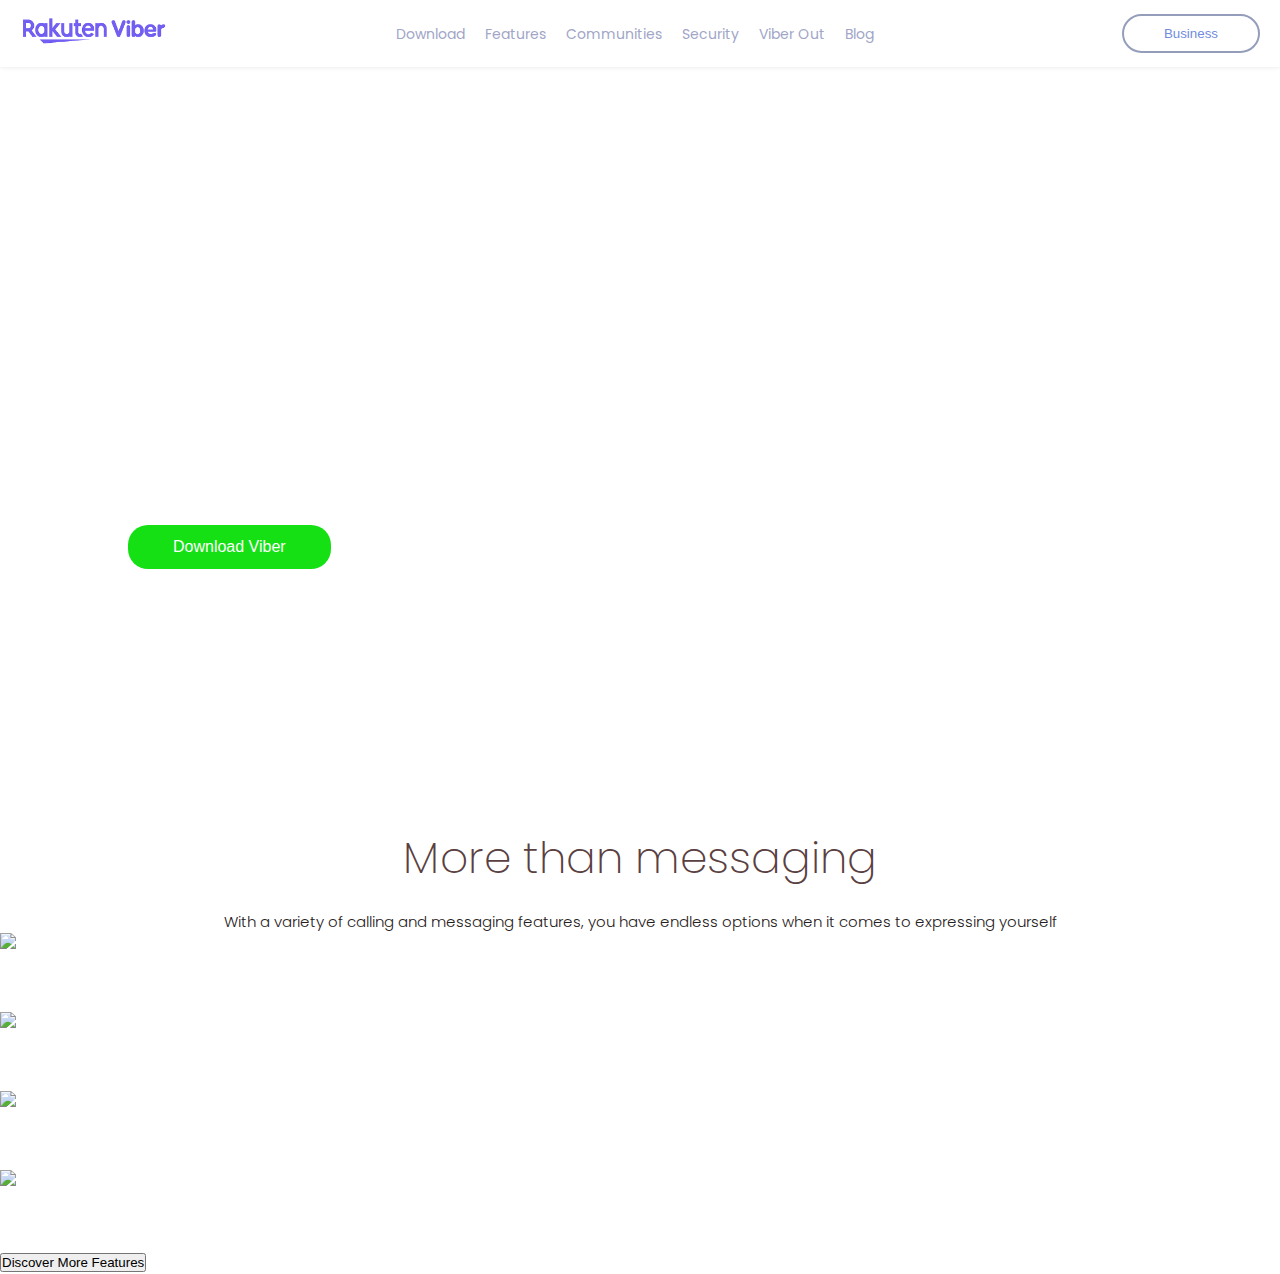
==== Vclone/index.html @ 42d76911 "nxt-page" ====
<!DOCTYPE html>
<html lang="en">
  <head>
    <meta charset="UTF-8" />
    <meta name="viewport" content="width=device-width, initial-scale=1.0" />
    <title>Document</title>
    <link rel="stylesheet" href="style.css" />
    <link rel="preconnect" href="https://fonts.googleapis.com" />
    <link rel="preconnect" href="https://fonts.gstatic.com" crossorigin />
    <link
      href="https://fonts.googleapis.com/css2?family=Poppins:ital,wght@0,100;0,200;0,300;0,400;0,500;0,600;0,700;0,800;0,900;1,100;1,200;1,300;1,400;1,500;1,600;1,700;1,800;1,900&display=swap"
      rel="stylesheet"
    />
    <link
      rel="stylesheet"
      data-purpose="Layout StyleSheet"
      title="Web Awesome"
      href="/css/app-wa-462d1fe84b879d730fe2180b0e0354e0.css?vsn=d"
    />

    <link
      rel="stylesheet"
      href="https://site-assets.fontawesome.com/releases/v6.5.1/css/all.css"
    />

    <link
      rel="stylesheet"
      href="https://site-assets.fontawesome.com/releases/v6.5.1/css/sharp-thin.css"
    />

    <link
      rel="stylesheet"
      href="https://site-assets.fontawesome.com/releases/v6.5.1/css/sharp-solid.css"
    />

    <link
      rel="stylesheet"
      href="https://site-assets.fontawesome.com/releases/v6.5.1/css/sharp-regular.css"
    />

    <link
      rel="stylesheet"
      href="https://site-assets.fontawesome.com/releases/v6.5.1/css/sharp-light.css"
    />
  </head>
  <body>
    <header>
      <nav>
        <div class="logo">
          <img src="Images/Logo.png" alt="Rakuten Viber" />
        </div>
        <div>
          <ul class="nav-links">
            <li><a href="#">Download</a></li>
            <li><a href="#">Features</a></li>
            <li><a href="#">Communities</a></li>
            <li><a href="#">Security</a></li>
            <li><a href="#">Viber Out</a></li>
            <li><a href="#">Blog</a></li>
          </ul>
        </div>
        <button class="btn">Business</button>
      </nav>
    </header>
    <main>
      <section class="main-section">
        <div>
          <video autoplay loop>
            <source src="video/viber-vid.mp4" type="video/mp4" />
          </video>
        </div>
        <span class="viber-logo">
          <i class="fa-brands fa-viber"></i>
        </span>
        <div class="hero-content" style="position: relative">
          <h1>Free and secure calls and messages to anyone, anywhere</h1>
          <h2>Keep your conversations going no matter where you are.</h2>
        </div>
        <div>
          <button style="position: relative" class="download-btn">
            Download Viber
          </button>
        </div>
      </section>
      <section>
        <div class="feature-title">
          <h2>More than messaging</h2>
          <p>
            With a variety of calling and messaging features, you have endless
            options when it comes to expressing yourself
          </p>
        </div>
        <div class="nxt-page">
          <img class="img-fluid" src="Images/Videocall-1.gif" alt="gif">
          <h3>Voice and video calls</h3>
          <p>High-quality calls for a quick “hello” or a much-needed face-to-face</p>
        </div>
        <div class="nxt-page">
          <img  class="img-fluid" src="Images/Group_chat_258_236.gif" alt="gif">
          <h3>Group chats & calls</h3>
          <p>Like and reply to messages in group chats or start a group video or voice call instantly</p>
        </div>
        <div class="nxt-page"><img  class="img-fluid" src="Images/Legcat.1517733927.gif" alt="gif">
        <h3>Stickers & GIFs</h3>
        <p>Endless stickers and GIFs for every possible expression. Not enough? Create your own</p>
        </div>
        <div class="nxt-page"><img  class="img-fluid" src="Images/multi.gif" alt="gif">
        <h3>On mobile & desktop</h3>
        <p>Chats are 100% synced between devices, including 1-tap transfer of calls</p>
        </div>
        <div class="nxt-page"><button>Discover More Features</button></div>
      </section>
    </main>
  </body>
</html>
---- Vclone/style.css ----
* {
  padding: 0;
  margin: 0;
  box-sizing: border-box;
}
body {
  font-family: "Poppins", sans-serif;
  color: #fff;
  overflow-x: hidden;
}
.poppins-light {
  font-family: "Poppins", sans-serif;
  font-weight: 300;
  font-style: normal;
}

.poppins-regular {
  font-family: "Poppins", sans-serif;
  font-weight: 400;
  font-style: normal;
}

.poppins-medium {
  font-family: "Poppins", sans-serif;
  font-weight: 500;
  font-style: normal;
}

.poppins-bold {
  font-family: "Poppins", sans-serif;
  font-weight: 700;
  font-style: normal;
}

.poppins-regular-italic {
  font-family: "Poppins", sans-serif;
  font-weight: 400;
  font-style: italic;
}

nav {
  display: flex;
  justify-content: space-between;
  align-items: center;
  box-shadow: 0 0 5px rgba(0, 0, 0, 0.1);
  padding: 10px 20px;
}

.logo img {
  max-height: 40px;
}

.nav-links {
  list-style: none;
  display: flex;
  margin: 0;
  padding: 0;
}

.nav-links li {
  margin-right: 20px;
}

nav ul li a {
  text-decoration: none;
  color: rgb(161, 165, 199);
  font-size: 14px;
}

nav ul li a:hover {
  color: rgb(0, 0, 0);
}

.btn {
  background-color: #fff;
  color: rgb(112, 140, 221);
  padding: 10px 40px;
  border-radius: 20px;
  cursor: pointer;
  border: 2px solid rgb(148, 158, 187);
}
.btn:hover {
  background-color: rgb(209, 213, 226);
}

video {
  position: absolute;
  width: 100%;
  height: auto;
  /* top: 50%;
  left: 50%;
  min-width: 100%;
  min-height: 100%;
  width: auto;
  height: auto;
  z-index: 0;
  transform: translateX(-50%) translateY(-50%);
  object-fit: contain; */
}
.viber-logo i {
  color: #fff;
  margin-bottom: 15px;
  font-size: 65px;
  display: block;
  position: relative;
  margin-left: 10%;
  padding-top: 120px;
}

.hero-content {
  justify-content: space-around;
  margin: 10px 0;
}

.hero-content h1 {
  max-width: 650px;
  padding: 10px 0;
  margin-top: 0;
  margin-left: 10%;
  font-size: 54px;
  font-weight: 200;
}

.hero-content h2 {
  margin-left: 10%;
  font-weight: 200;
  max-width: 650px;
  font-size: 20px;
  font-weight: 200;
  padding: 10px 0;
}

.download-btn {
  cursor: pointer;
  padding: 13px 45px;
  border-radius: 20px;
  background-color: rgb(20, 224, 20);
  color: #fff;
  font-size: 16px;
  text-align: center;
  border: none;
  margin-left: 10%;
}

.download-btn:hover {
  background-color: rgb(30, 154, 30);
}

.feature-title h2{ 
  margin-top: 20%;
  color: rgb(90, 64, 64);
  text-align: center;
  margin-bottom: 20px;
  font-weight: 200;
  font-size: 44px;
}

.feature-title p{
  color:rgb(38, 32, 32);
  text-align: center;
  font-weight: 300;
  font-size: 15px;
}

.nxt-page{

}
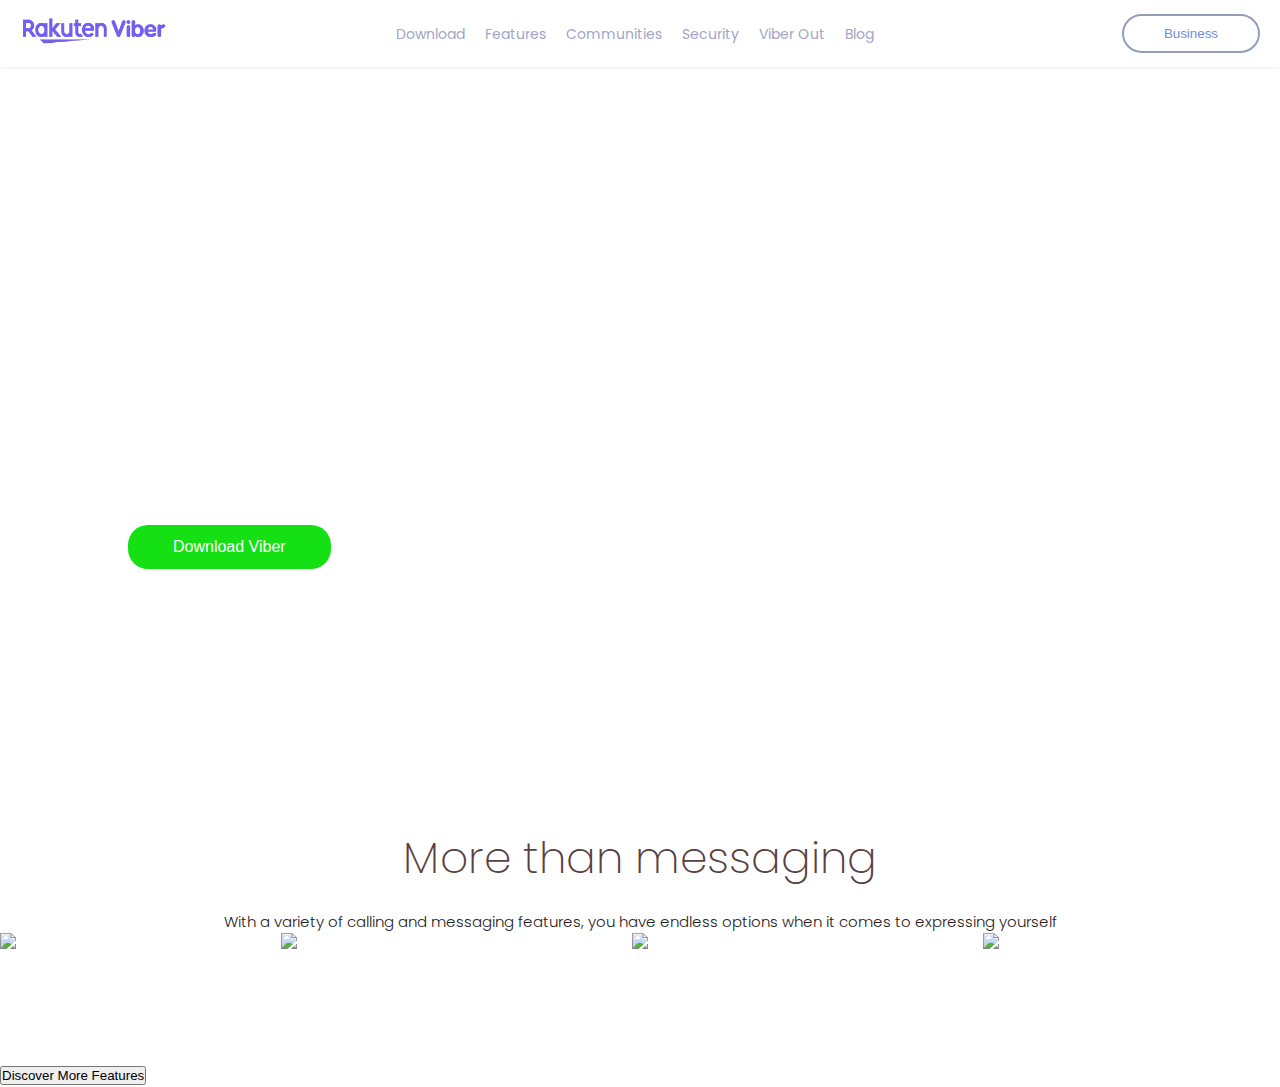
==== commit cfe2228d: "div" ====
--- a/Vclone/index.html
+++ b/Vclone/index.html
@@ -90,23 +90,25 @@
             options when it comes to expressing yourself
           </p>
         </div>
-        <div class="nxt-page">
-          <img class="img-fluid" src="Images/Videocall-1.gif" alt="gif">
-          <h3>Voice and video calls</h3>
-          <p>High-quality calls for a quick “hello” or a much-needed face-to-face</p>
-        </div>
-        <div class="nxt-page">
-          <img  class="img-fluid" src="Images/Group_chat_258_236.gif" alt="gif">
-          <h3>Group chats & calls</h3>
-          <p>Like and reply to messages in group chats or start a group video or voice call instantly</p>
-        </div>
-        <div class="nxt-page"><img  class="img-fluid" src="Images/Legcat.1517733927.gif" alt="gif">
-        <h3>Stickers & GIFs</h3>
-        <p>Endless stickers and GIFs for every possible expression. Not enough? Create your own</p>
-        </div>
-        <div class="nxt-page"><img  class="img-fluid" src="Images/multi.gif" alt="gif">
-        <h3>On mobile & desktop</h3>
-        <p>Chats are 100% synced between devices, including 1-tap transfer of calls</p>
+        <div class="second-pg">
+          <div class="nxt-page">
+            <img class="img-fluid" src="Images/Videocall-1.gif" alt="gif">
+            <h3>Voice and video calls</h3>
+            <p>High-quality calls for a quick “hello” or a much-needed face-to-face</p>
+          </div>
+          <div class="nxt-page">
+            <img  class="img-fluid" src="Images/Group_chat_258_236.gif" alt="gif">
+            <h3>Group chats & calls</h3>
+            <p>Like and reply to messages in group chats or start a group video or voice call instantly</p>
+          </div>
+          <div class="nxt-page"><img  class="img-fluid" src="Images/Legcat.1517733927.gif" alt="gif">
+          <h3>Stickers & GIFs</h3>
+          <p>Endless stickers and GIFs for every possible expression. Not enough? Create your own</p>
+          </div>
+          <div class="nxt-page"><img  class="img-fluid" src="Images/multi.gif" alt="gif">
+          <h3>On mobile & desktop</h3>
+          <p>Chats are 100% synced between devices, including 1-tap transfer of calls</p>
+          </div>
         </div>
         <div class="nxt-page"><button>Discover More Features</button></div>
       </section>
--- a/Vclone/style.css
+++ b/Vclone/style.css
@@ -162,6 +162,6 @@
   font-size: 15px;
 }
 
-.nxt-page{
-
+.second-pg{
+  display: flex;
 }
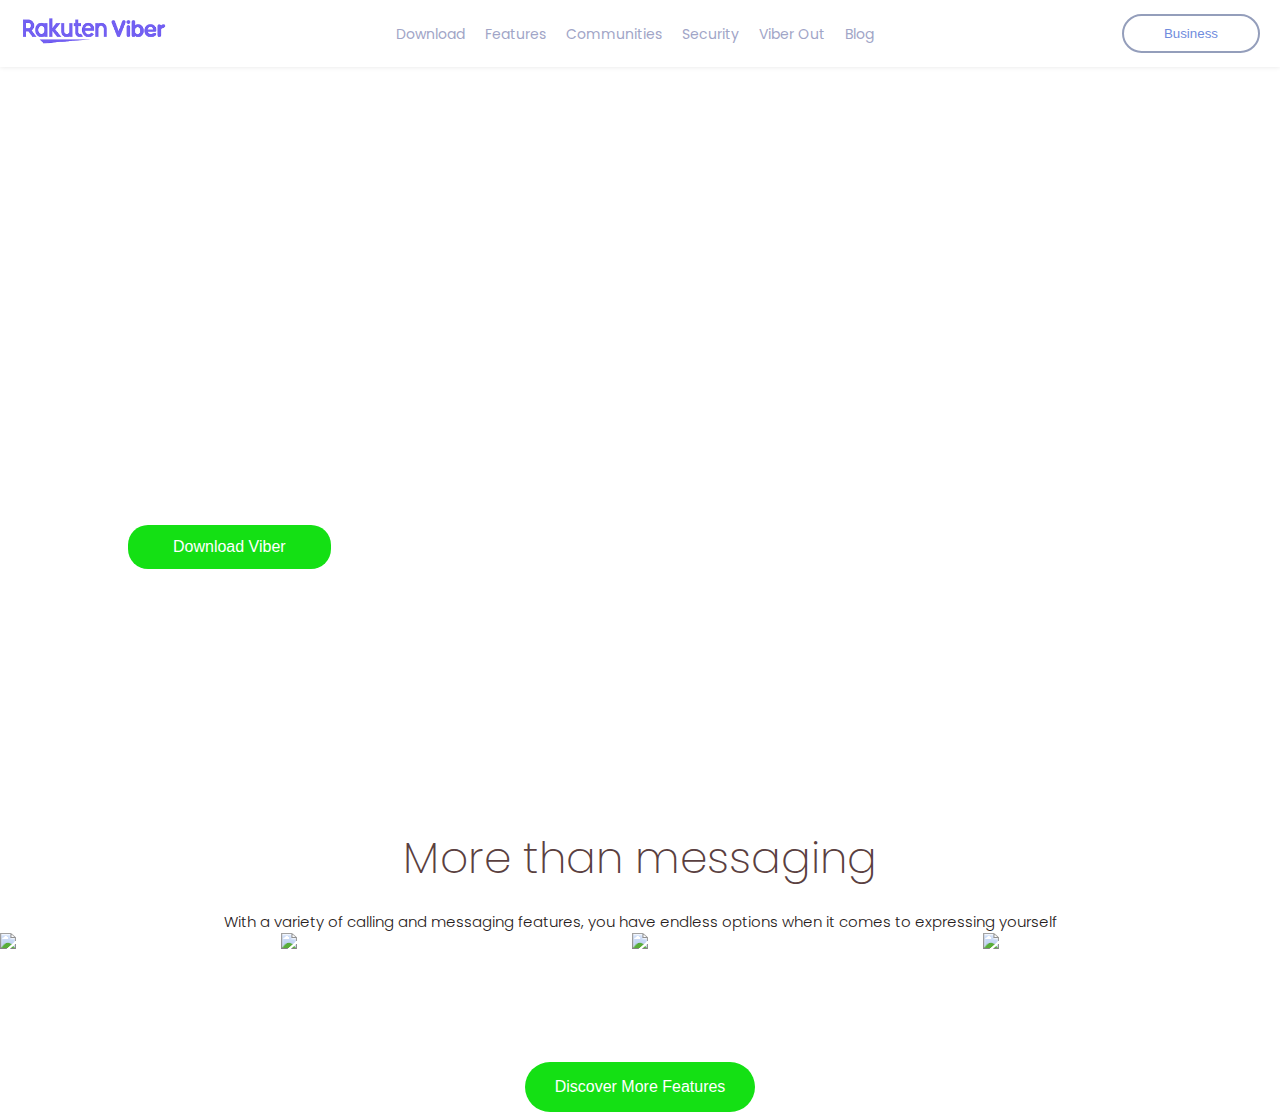
==== commit ea103dcb: "idk" ====
--- a/Vclone/index.html
+++ b/Vclone/index.html
@@ -110,7 +110,10 @@
           <p>Chats are 100% synced between devices, including 1-tap transfer of calls</p>
           </div>
         </div>
-        <div class="nxt-page"><button>Discover More Features</button></div>
+        <div class="btn-box">
+          <button class="discover-btn">Discover More Features
+          </button>
+        </div>
       </section>
     </main>
   </body>
--- a/Vclone/style.css
+++ b/Vclone/style.css
@@ -164,4 +164,18 @@
 
 .second-pg{
   display: flex;
+  justify-content: center;
 }
+
+.btn-box{
+  text-align: center;
+}
+
+.discover-btn{
+  padding: 16px 30px;
+  border-radius: 30px;
+  border: none;
+  background-color:rgb(20, 224, 20);
+  color:#fff;
+  font-size: 16px;
+} 
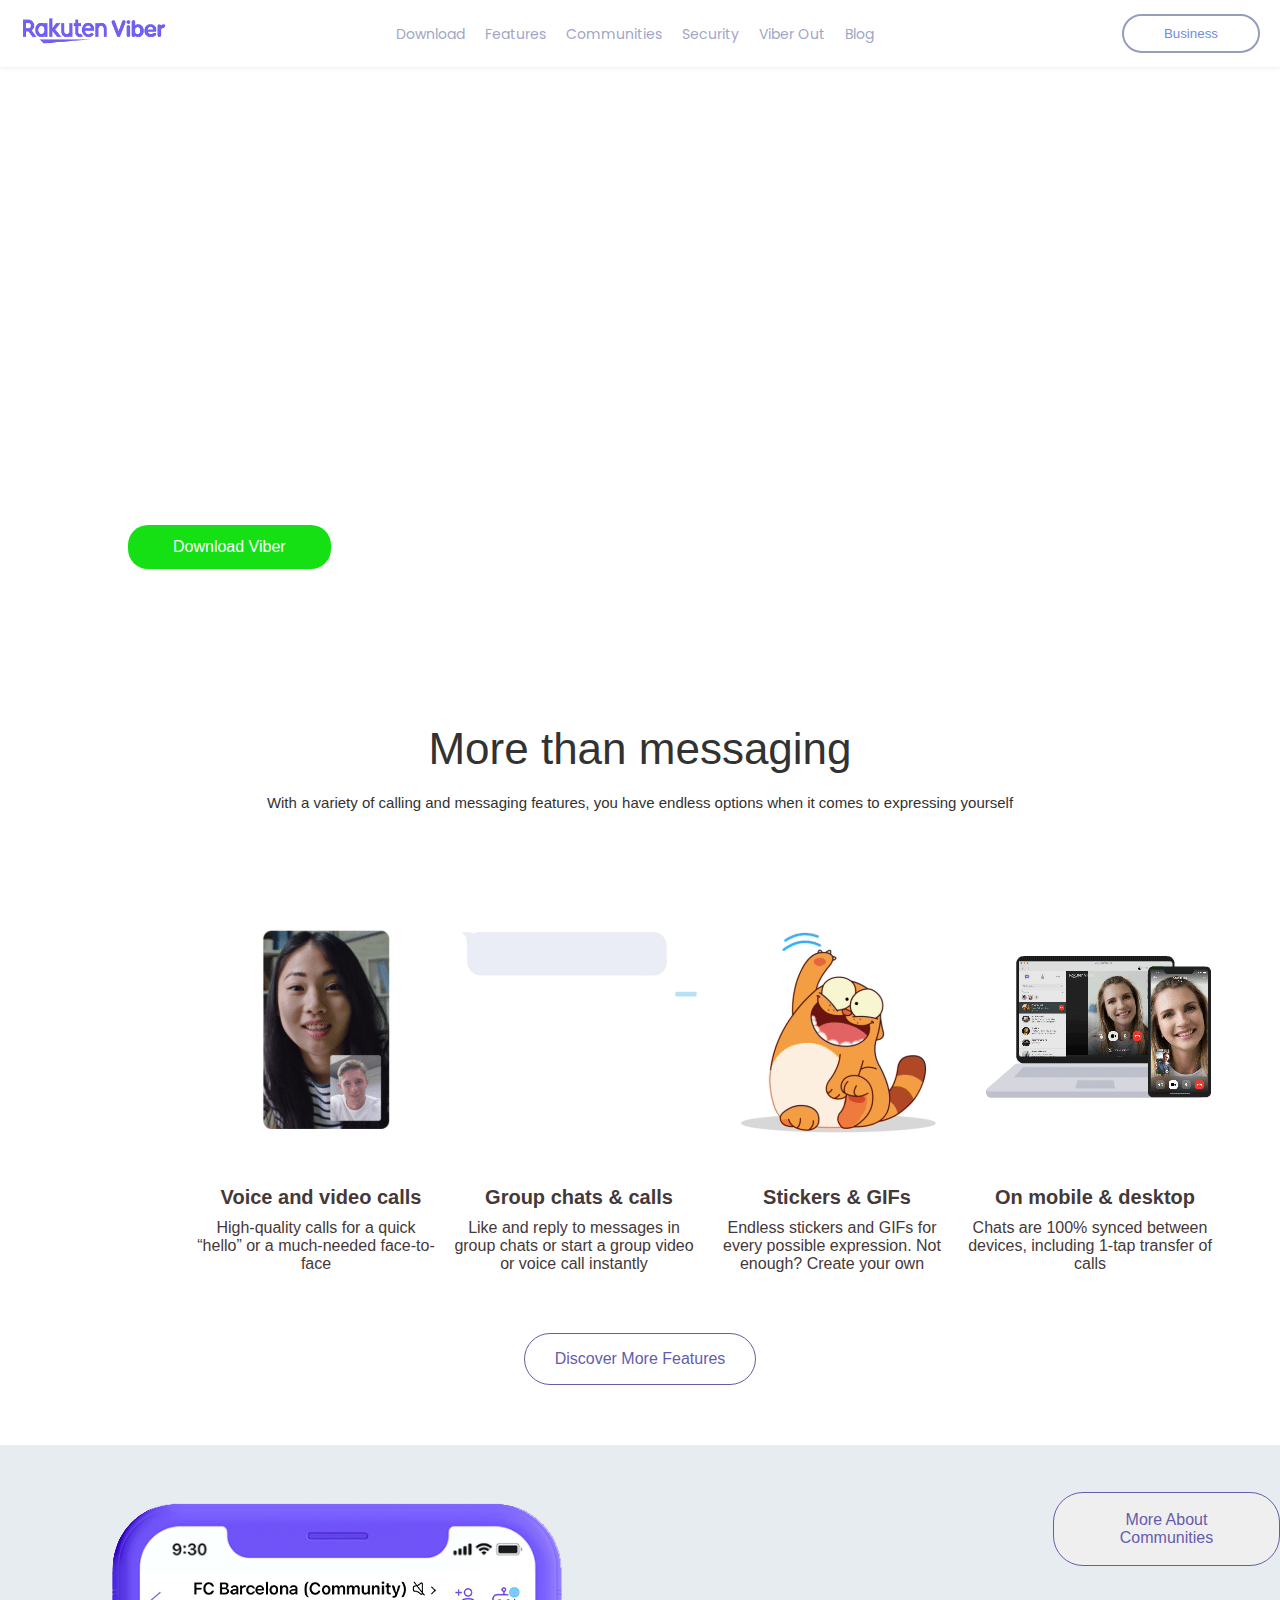
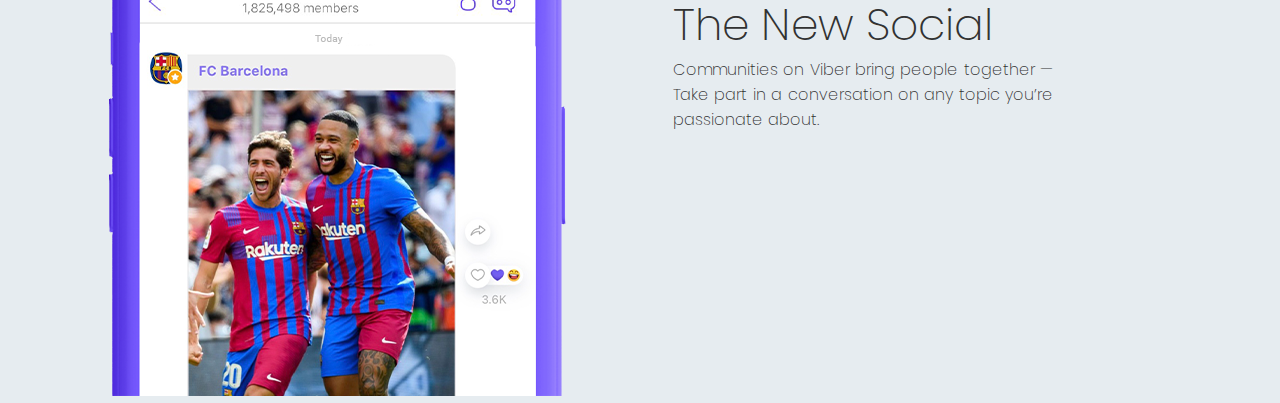
==== commit c918f98f: "new-content" ====
--- a/Vclone/index.html
+++ b/Vclone/index.html
@@ -92,27 +92,66 @@
         </div>
         <div class="second-pg">
           <div class="nxt-page">
-            <img class="img-fluid" src="Images/Videocall-1.gif" alt="gif">
+            <img class="img-fluid" src="Images/Videocall-1.gif" alt="gif" />
             <h3>Voice and video calls</h3>
-            <p>High-quality calls for a quick “hello” or a much-needed face-to-face</p>
+            <p>
+              High-quality calls for a quick “hello” or a much-needed
+              face-to-face
+            </p>
           </div>
           <div class="nxt-page">
-            <img  class="img-fluid" src="Images/Group_chat_258_236.gif" alt="gif">
+            <img
+              class="img-fluid"
+              src="Images/Group_chat_258_236.gif"
+              alt="gif"
+            />
             <h3>Group chats & calls</h3>
-            <p>Like and reply to messages in group chats or start a group video or voice call instantly</p>
+            <p>
+              Like and reply to messages in group chats or start a group video
+              or voice call instantly
+            </p>
           </div>
-          <div class="nxt-page"><img  class="img-fluid" src="Images/Legcat.1517733927.gif" alt="gif">
-          <h3>Stickers & GIFs</h3>
-          <p>Endless stickers and GIFs for every possible expression. Not enough? Create your own</p>
+          <div class="nxt-page">
+            <img
+              class="img-fluid"
+              src="Images/Legcat.1517733927.gif"
+              alt="gif"
+            />
+            <h3>Stickers & GIFs</h3>
+            <p>
+              Endless stickers and GIFs for every possible expression. Not
+              enough? Create your own
+            </p>
           </div>
-          <div class="nxt-page"><img  class="img-fluid" src="Images/multi.gif" alt="gif">
-          <h3>On mobile & desktop</h3>
-          <p>Chats are 100% synced between devices, including 1-tap transfer of calls</p>
+          <div class="nxt-page">
+            <img class="img-fluid" src="Images/multi.gif" alt="gif" />
+            <h3>On mobile & desktop</h3>
+            <p>
+              Chats are 100% synced between devices, including 1-tap transfer of
+              calls
+            </p>
           </div>
         </div>
         <div class="btn-box">
-          <button class="discover-btn">Discover More Features
-          </button>
+          <button class="discover-btn">Discover More Features</button>
+        </div>
+      </section>
+
+      <section>
+        <div class="new-content">
+          <div class="mob-img">
+            <img src="Images/New-social.png" alt="mobile-phone" />
+          </div>
+          <div class="mob-text">
+            <h2>The New Social</h2>
+            <p>
+              Communities on Viber bring people together — Take part in a
+              conversation on any topic you’re passionate about.
+            </p>
+          </div>
+          <div class="mob-btn">
+            <button>More About Communities</button>
+          </div>
         </div>
       </section>
     </main>
--- a/Vclone/style.css
+++ b/Vclone/style.css
@@ -146,36 +146,129 @@
   background-color: rgb(30, 154, 30);
 }
 
+.feature-title{
+  padding-bottom: 100px;
+  text-align: center;
+  margin-top: 155px;
+}
+
 .feature-title h2{ 
-  margin-top: 20%;
-  color: rgb(90, 64, 64);
-  text-align: center;
+  color: #323232;
   margin-bottom: 20px;
-  font-weight: 200;
+  font-weight: 100;
   font-size: 44px;
+  font-family: Roboto,sans-serif;
 }
 
 .feature-title p{
-  color:rgb(38, 32, 32);
-  text-align: center;
-  font-weight: 300;
+  color:#323232;
+  font-weight: 200;
   font-size: 15px;
+  font-family: Roboto,sans-serif;
+}
+
+/* .second-pg{
+  display: flex;
+  justify-content: center;
+}
+
+.second-pg .nxt-page{
+  color: rgb(83, 74, 74);
+  font-size: 14px;
+  max-width: 100%;
+  height: auto;
+}
+
+.second-pg .nxt-page h3{
+  padding-top: 30px;
+} */
+
+.img-fluid{
+  max-width: ;
+  height: auto;
 }
 
 .second-pg{
   display: flex;
-  justify-content: center;
+  padding: 0 15%;
+  font-family: Roboto,sans-serif;
+  text-align: center;
+  color: #453838;
+}
+
+.second-pg h3{
+  padding: 35px 0 10px;
+  font-size: 20px;
+}
+
+.second-pg p{
+  font: 14px;
+  padding-right: 10px;
 }
 
 .btn-box{
   text-align: center;
+  padding:60px;
 }
 
 .discover-btn{
   padding: 16px 30px;
   border-radius: 30px;
-  border: none;
-  background-color:rgb(20, 224, 20);
-  color:#fff;
-  font-size: 16px;
+  border: 1px solid #665cac;
+  background-color:#fff;
+  color:#665cac;
+  cursor: pointer;
+  font-size: 16px;
+  
 } 
+
+.discover-btn:hover{
+  background-color: rgba(101, 93, 171, 0.1);
+}
+
+.new-content{
+  background-color: #e6ecf0;
+  padding-top: 47px;
+  display: flex;
+}
+
+.mob-text{
+  color: #323232;
+  text-align: justify;
+  max-width: 380px;
+  margin-top: 100px;
+  margin-left: 100px;
+}
+
+.mob-img{
+  max-width: 100%;
+  height: auto;
+  padding-left: 100px;
+}
+
+.mob-text h2{
+  font-size: 44px;
+  font-weight: 200;
+}
+
+.mob-text p{
+  font-weight:200;
+  font-size: 16px;
+}
+
+.mob-btn{
+  text-align: center;
+}
+
+.mob-btn button{
+  padding: 18px 40px;
+  border-radius: 30px;
+  cursor: pointer;
+  border: 1px solid #665cac;
+  font-size: 16px;
+  color: #665cac;
+}
+
+.mob-btn button:hover{
+  background-color:#cdcae0;
+}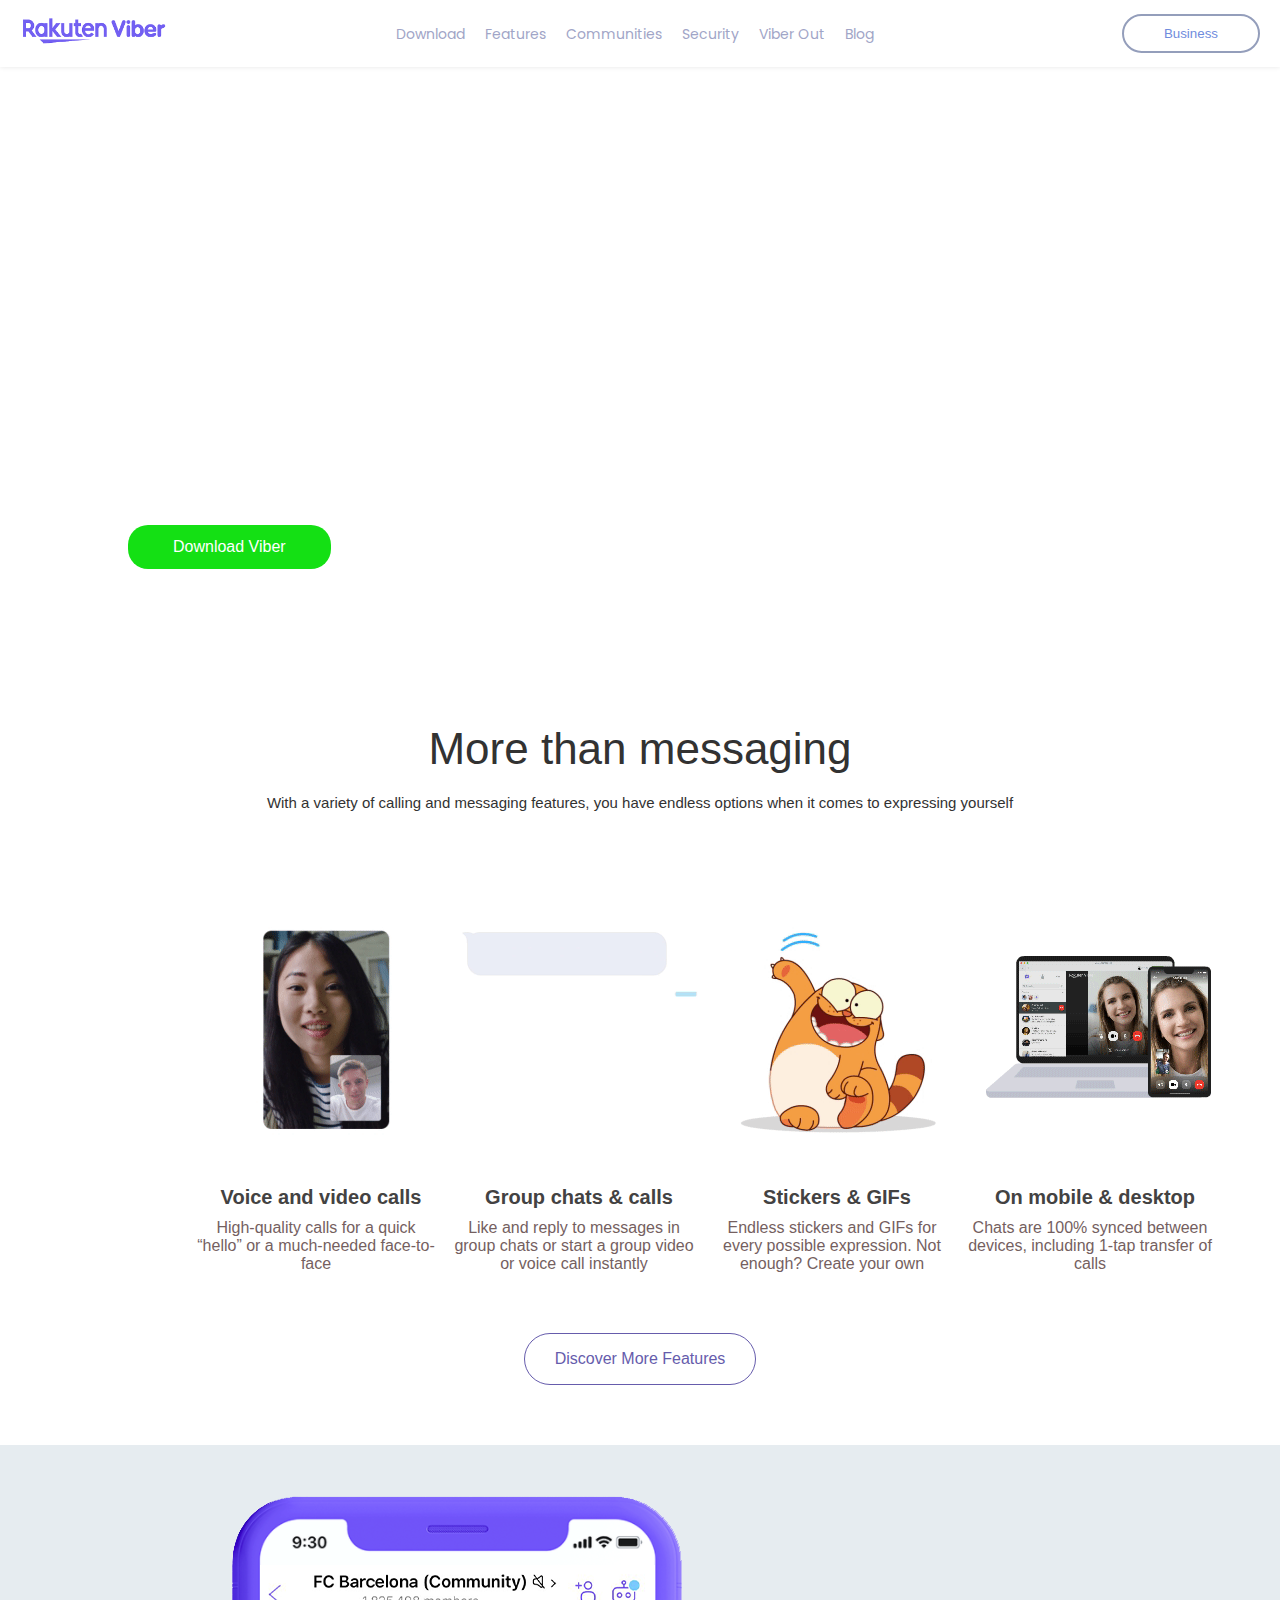
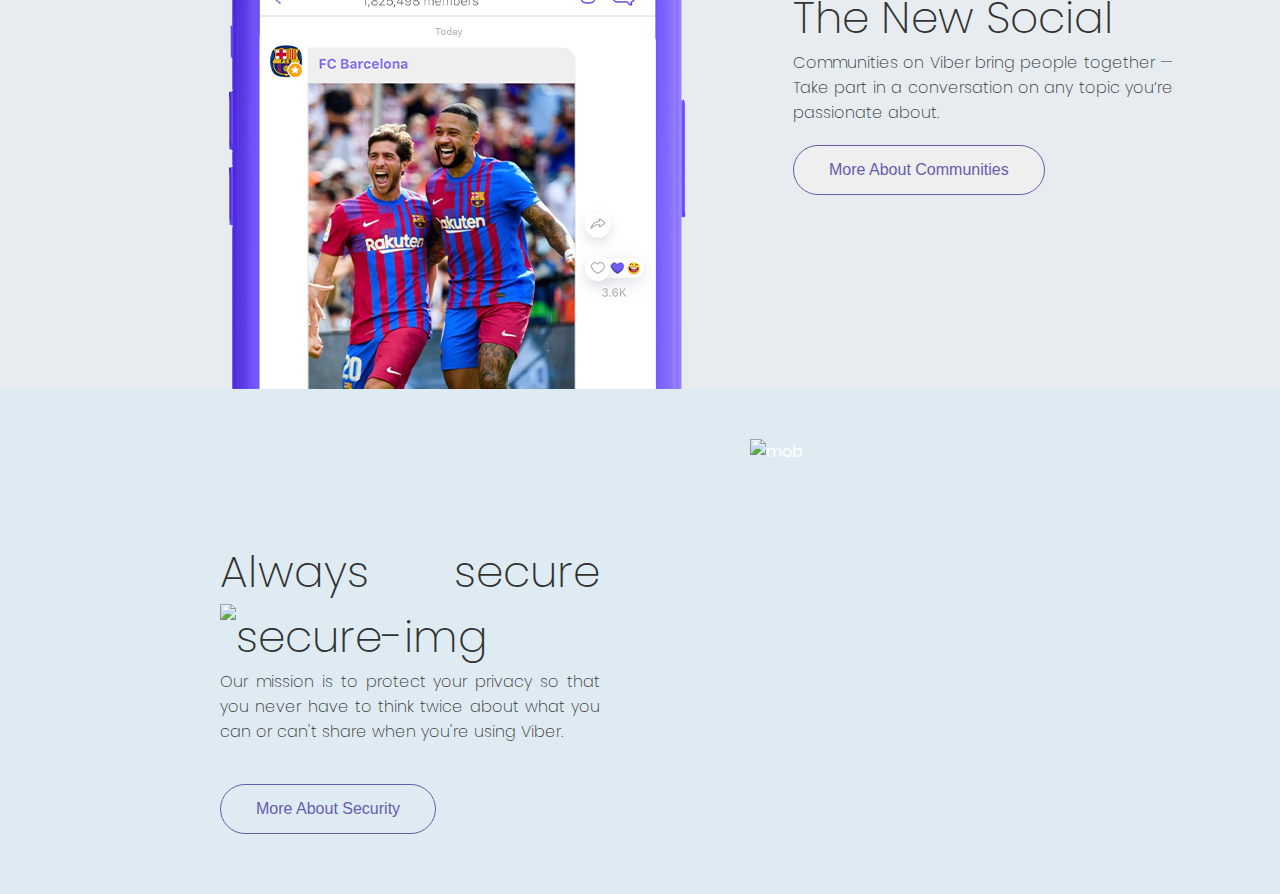
==== commit 7693447a: "new content" ====
--- a/Vclone/index.html
+++ b/Vclone/index.html
@@ -82,78 +82,88 @@
           </button>
         </div>
       </section>
-      <section>
-        <div class="feature-title">
-          <h2>More than messaging</h2>
+
+      <div class="feature-title">
+        <h2>More than messaging</h2>
+        <p>
+          With a variety of calling and messaging features, you have endless
+          options when it comes to expressing yourself
+        </p>
+      </div>
+      <div class="second-pg">
+        <div class="nxt-page">
+          <img class="img-fluid" src="Images/Videocall-1.gif" alt="gif" />
+          <h3>Voice and video calls</h3>
           <p>
-            With a variety of calling and messaging features, you have endless
-            options when it comes to expressing yourself
+            High-quality calls for a quick “hello” or a much-needed face-to-face
           </p>
         </div>
-        <div class="second-pg">
-          <div class="nxt-page">
-            <img class="img-fluid" src="Images/Videocall-1.gif" alt="gif" />
-            <h3>Voice and video calls</h3>
-            <p>
-              High-quality calls for a quick “hello” or a much-needed
-              face-to-face
-            </p>
-          </div>
-          <div class="nxt-page">
-            <img
-              class="img-fluid"
-              src="Images/Group_chat_258_236.gif"
-              alt="gif"
-            />
-            <h3>Group chats & calls</h3>
-            <p>
-              Like and reply to messages in group chats or start a group video
-              or voice call instantly
-            </p>
-          </div>
-          <div class="nxt-page">
-            <img
-              class="img-fluid"
-              src="Images/Legcat.1517733927.gif"
-              alt="gif"
-            />
-            <h3>Stickers & GIFs</h3>
-            <p>
-              Endless stickers and GIFs for every possible expression. Not
-              enough? Create your own
-            </p>
-          </div>
-          <div class="nxt-page">
-            <img class="img-fluid" src="Images/multi.gif" alt="gif" />
-            <h3>On mobile & desktop</h3>
-            <p>
-              Chats are 100% synced between devices, including 1-tap transfer of
-              calls
-            </p>
-          </div>
+        <div class="nxt-page">
+          <img
+            class="img-fluid"
+            src="Images/Group_chat_258_236.gif"
+            alt="gif"
+          />
+          <h3>Group chats & calls</h3>
+          <p>
+            Like and reply to messages in group chats or start a group video or
+            voice call instantly
+          </p>
         </div>
-        <div class="btn-box">
-          <button class="discover-btn">Discover More Features</button>
+        <div class="nxt-page">
+          <img class="img-fluid" src="Images/Legcat.1517733927.gif" alt="gif" />
+          <h3>Stickers & GIFs</h3>
+          <p>
+            Endless stickers and GIFs for every possible expression. Not enough?
+            Create your own
+          </p>
         </div>
-      </section>
+        <div class="nxt-page">
+          <img class="img-fluid" src="Images/multi.gif" alt="gif" />
+          <h3>On mobile & desktop</h3>
+          <p>
+            Chats are 100% synced between devices, including 1-tap transfer of
+            calls
+          </p>
+        </div>
+      </div>
+      <div class="btn-box">
+        <button class="discover-btn">Discover More Features</button>
+      </div>
 
-      <section>
-        <div class="new-content">
-          <div class="mob-img">
-            <img src="Images/New-social.png" alt="mobile-phone" />
-          </div>
-          <div class="mob-text">
-            <h2>The New Social</h2>
-            <p>
-              Communities on Viber bring people together — Take part in a
-              conversation on any topic you’re passionate about.
-            </p>
-          </div>
+      <!-- new contenxt -->
+      <div class="new-content">
+        <div class="mob-img">
+          <img style="vertical-align: middle;" src="Images/New-social.png" alt="mobile-phone" />
+        </div>
+        <div class="mob-text">
+          <h2>The New Social</h2>
+          <p>
+            Communities on Viber bring people together — Take part in a
+            conversation on any topic you’re passionate about.
+          </p>
           <div class="mob-btn">
             <button>More About Communities</button>
           </div>
         </div>
-      </section>
+      </div>
+
+      <div class="new-content2">
+          <div class="secure-head">
+            <h2>Always secure<img src="Images/secure-tag.png" alt="secure-img"></h2>
+            <p>
+              Our mission is to protect your privacy so that you never have to
+              think twice about what you can or can't share when you're using
+              Viber.
+            </p>
+            <div class="mob-btn2">
+              <button>More About Security</button>
+            </div>
+          </div>
+          <div class="mob-img2">
+            <img src="Images/Security_white_1X.png" alt="mob">
+          </div>
+        </div>
     </main>
   </body>
 </html>
--- a/Vclone/style.css
+++ b/Vclone/style.css
@@ -193,17 +193,18 @@
   padding: 0 15%;
   font-family: Roboto,sans-serif;
   text-align: center;
-  color: #453838;
 }
 
 .second-pg h3{
   padding: 35px 0 10px;
   font-size: 20px;
+  color: #434242;
 }
 
 .second-pg p{
   font: 14px;
   padding-right: 10px;
+  color: #755f5f;
 }
 
 .btn-box{
@@ -228,8 +229,8 @@
 
 .new-content{
   background-color: #e6ecf0;
-  padding-top: 47px;
-  display: flex;
+  display: flex;
+  padding-top: 40px;
 }
 
 .mob-text{
@@ -243,7 +244,8 @@
 .mob-img{
   max-width: 100%;
   height: auto;
-  padding-left: 100px;
+  padding-left: 220px;
+  align-items: flex-end;
 }
 
 .mob-text h2{
@@ -257,11 +259,11 @@
 }
 
 .mob-btn{
-  text-align: center;
+  padding-top: 20px;
 }
 
 .mob-btn button{
-  padding: 18px 40px;
+  padding: 15px 35px;
   border-radius: 30px;
   cursor: pointer;
   border: 1px solid #665cac;
@@ -271,4 +273,54 @@
 
 .mob-btn button:hover{
   background-color:#cdcae0;
-}+}
+
+.new-content2{
+  background-color: #dfebf3;
+  padding-top: 50px;
+  display: flex;
+}
+
+.mob-img2 img{
+  max-width: 70%;
+  height: auto;
+  margin-left:150px;
+
+}
+
+.secure-head{
+  color: #323232;
+  max-width: 380px;
+  text-align: justify;
+  padding-bottom: 60px;
+  margin-left: 220px;
+  padding-top: 100px;
+}
+
+.secure-head h2{
+  font-size: 44px;
+  font-weight: 200;
+}
+
+.secure-head p{
+  font-weight:200;
+  font-size: 16px;
+  padding-bottom: 40px;
+}
+
+.mob-btn2 button{
+  padding: 15px 35px;
+  border-radius: 30px;
+  cursor: pointer;
+  border: 1px solid #665cac;
+  font-size: 16px;
+  color: #665cac;
+  background-color: #dfebf3;
+
+}
+
+.mob-btn2 button:hover{
+  background-color: #d4d2df;
+}
+
+
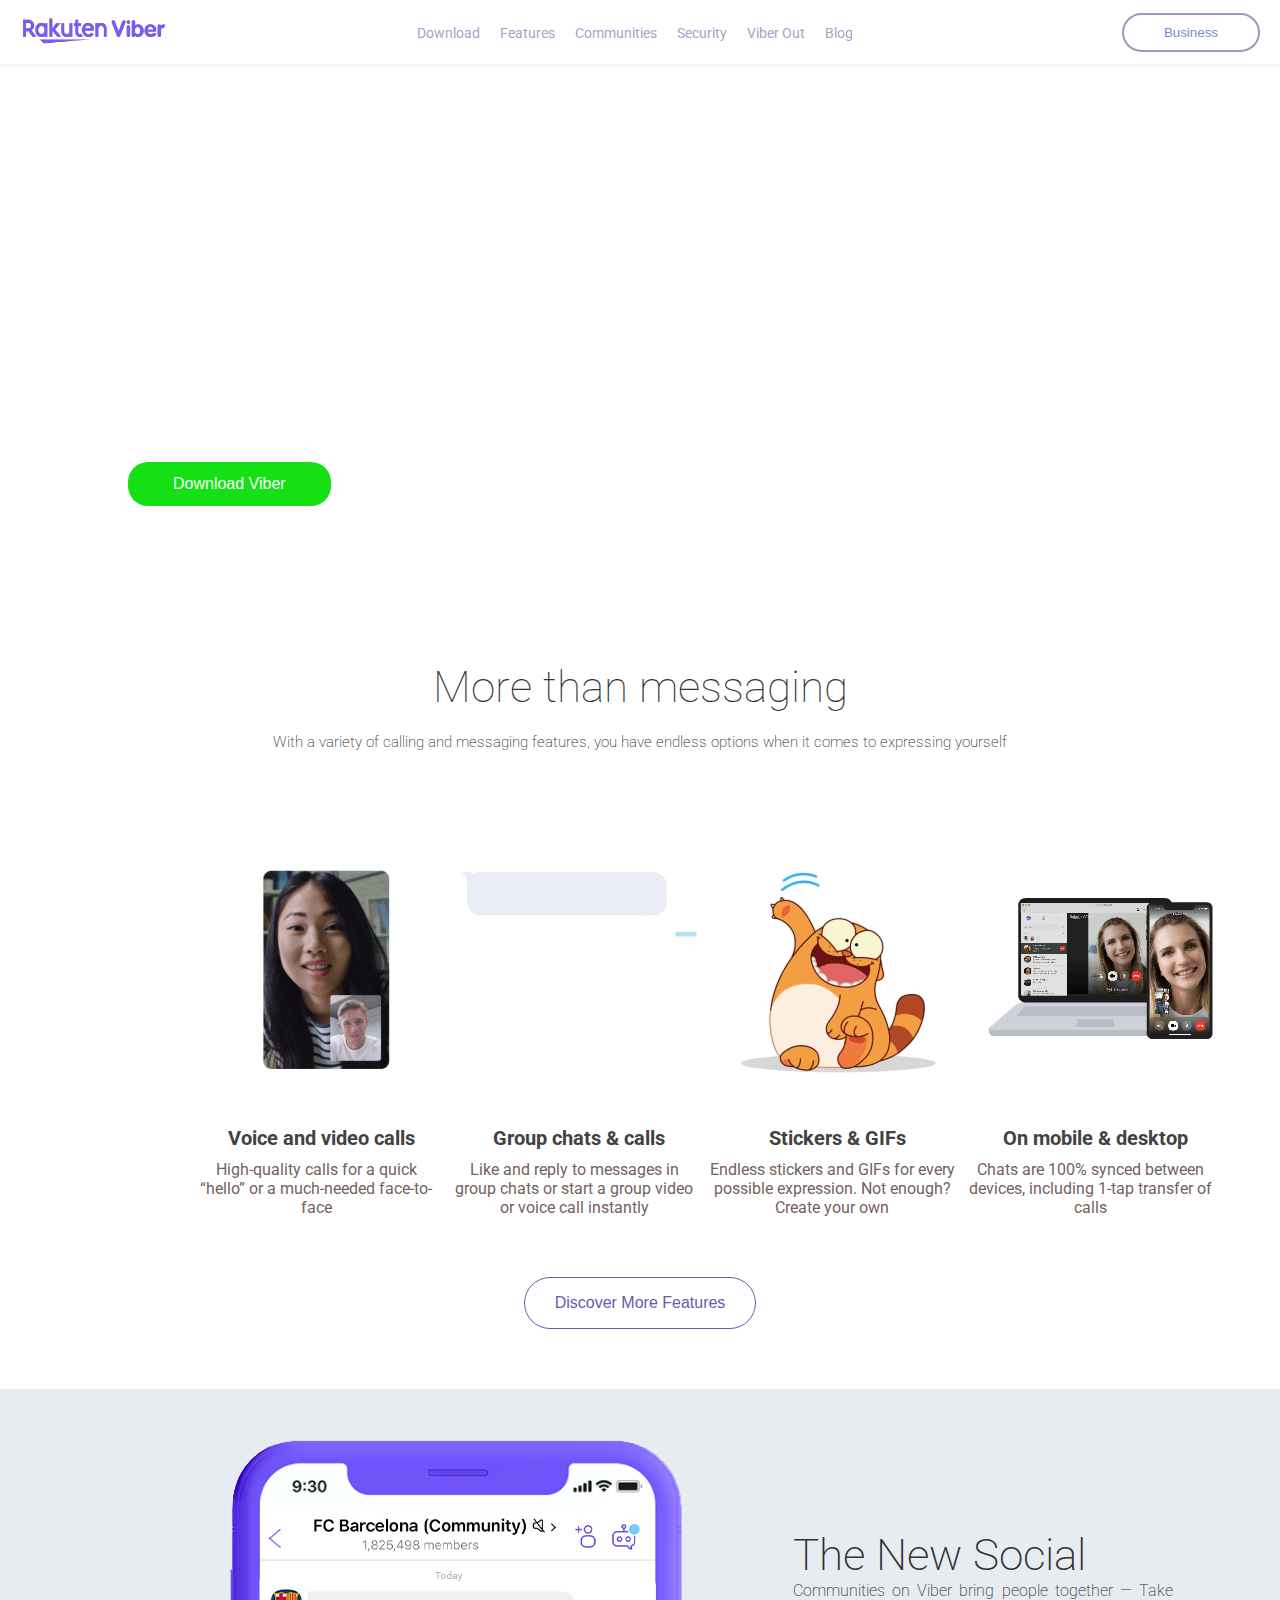
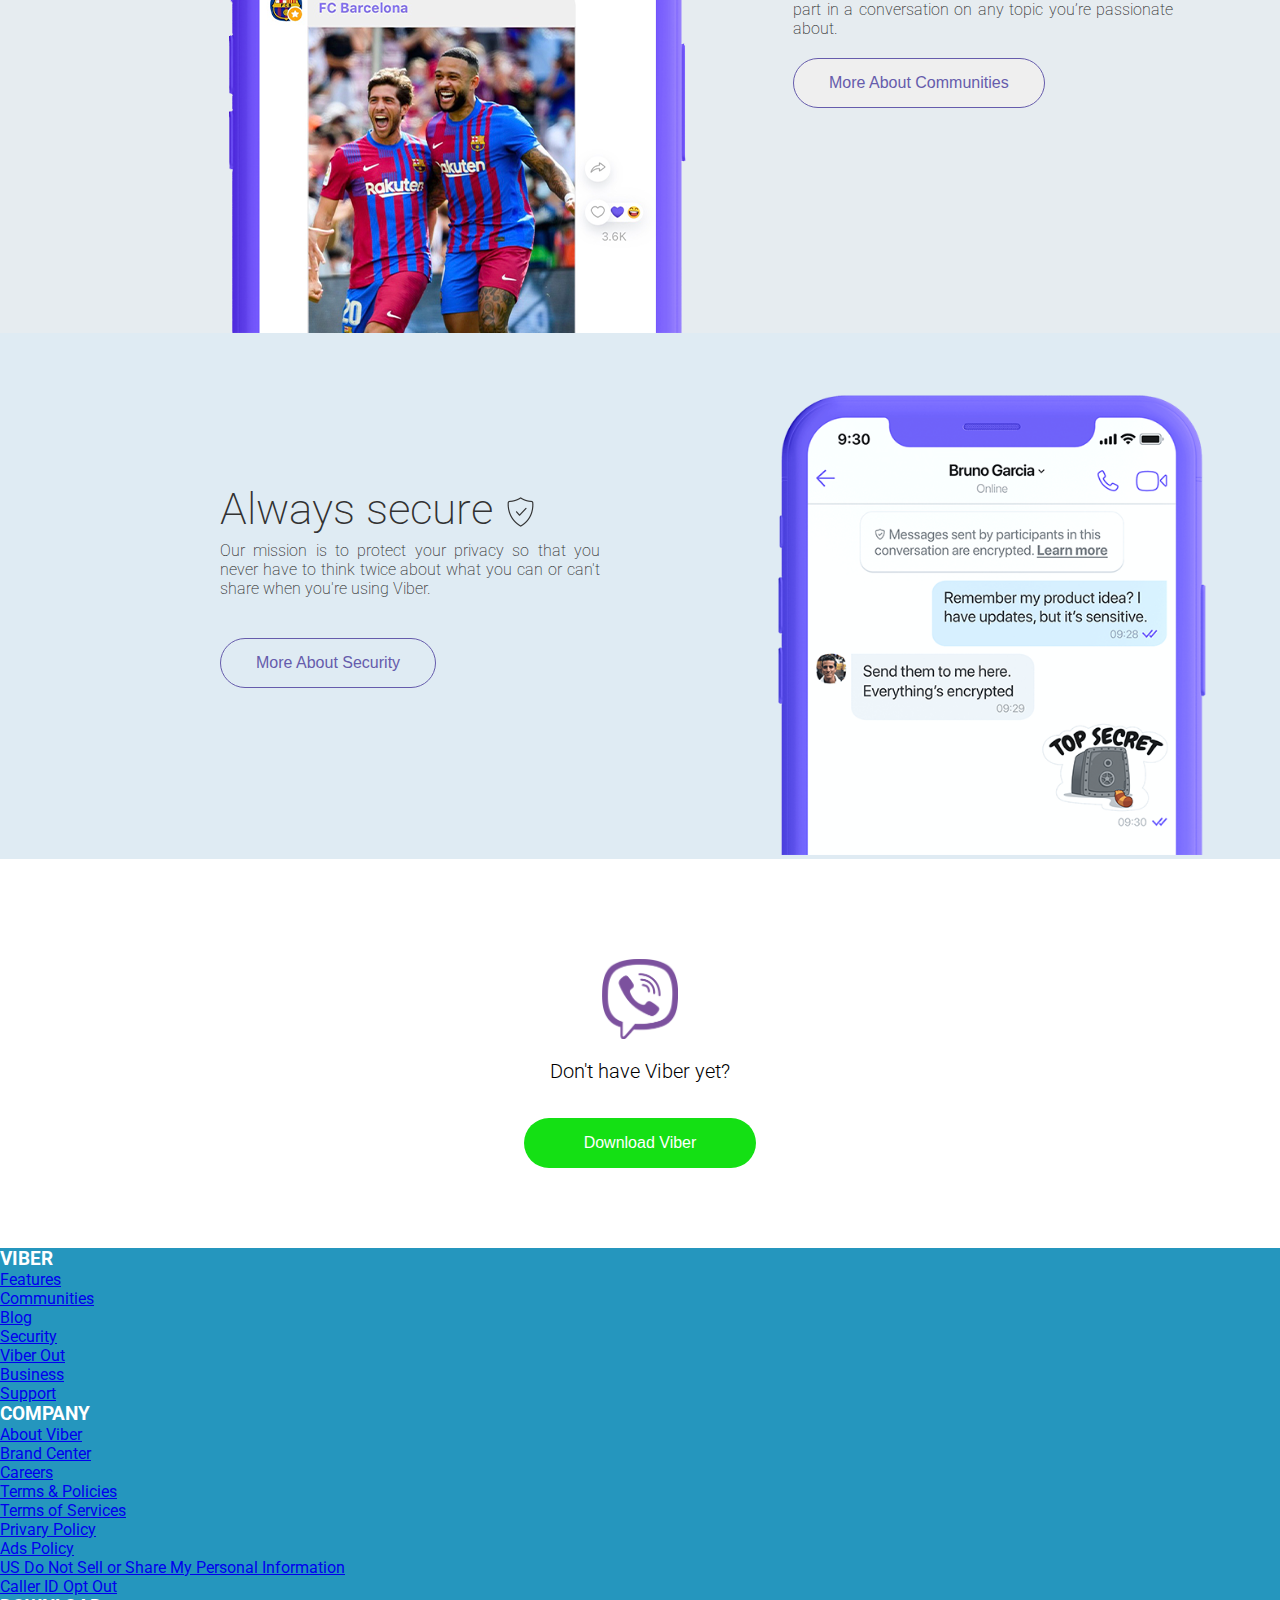
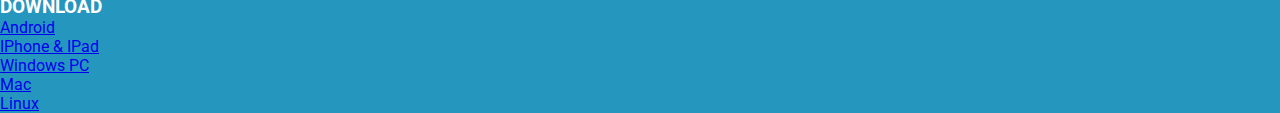
==== commit 9da0dc12: "footer incomplete" ====
--- a/Vclone/index.html
+++ b/Vclone/index.html
@@ -8,7 +8,7 @@
     <link rel="preconnect" href="https://fonts.googleapis.com" />
     <link rel="preconnect" href="https://fonts.gstatic.com" crossorigin />
     <link
-      href="https://fonts.googleapis.com/css2?family=Poppins:ital,wght@0,100;0,200;0,300;0,400;0,500;0,600;0,700;0,800;0,900;1,100;1,200;1,300;1,400;1,500;1,600;1,700;1,800;1,900&display=swap"
+      href="https://fonts.googleapis.com/css2?family=Roboto:ital,wght@0,100;0,300;0,400;0,500;1,100;1,300;1,400&display=swap"
       rel="stylesheet"
     />
     <link
@@ -134,7 +134,11 @@
       <!-- new contenxt -->
       <div class="new-content">
         <div class="mob-img">
-          <img style="vertical-align: middle;" src="Images/New-social.png" alt="mobile-phone" />
+          <img
+            style="vertical-align: middle"
+            src="Images/New-social.png"
+            alt="mobile-phone"
+          />
         </div>
         <div class="mob-text">
           <h2>The New Social</h2>
@@ -149,21 +153,84 @@
       </div>
 
       <div class="new-content2">
-          <div class="secure-head">
-            <h2>Always secure<img src="Images/secure-tag.png" alt="secure-img"></h2>
-            <p>
-              Our mission is to protect your privacy so that you never have to
-              think twice about what you can or can't share when you're using
-              Viber.
-            </p>
-            <div class="mob-btn2">
-              <button>More About Security</button>
-            </div>
+        <div class="secure-head">
+          <h2>
+            Always secure<img src="Images/secure-tag.png" alt="secure-img" />
+          </h2>
+          <p>
+            Our mission is to protect your privacy so that you never have to
+            think twice about what you can or can't share when you're using
+            Viber.
+          </p>
+          <div class="mob-btn2">
+            <button>More About Security</button>
           </div>
-          <div class="mob-img2">
-            <img src="Images/Security_white_1X.png" alt="mob">
+        </div>
+        <div class="mob-img2">
+          <img src="Images/Security_white_1X.png" alt="mob" />
+        </div>
+      </div>
+
+      <div class="content-wrap">
+        <div class="v-container">
+          <img src="Images/vlogo.png" alt="viber-logo" />
+          <h2>Don't have Viber yet?</h2>
+        </div>
+        <div class="v-button">
+          <button>Download Viber</button>
+        </div>
+      </div>
+
+      <footer class="content-info">
+        <div class="container">
+          <div class="row">
+            <section class="widget col 1">
+              <h3>VIBER</h3>
+              <div class="viber-contents 1">
+                <ul>
+                  <li><a href="#">Features</a></li>
+                  <li><a href="#">Communities</a></li>
+                  <li><a href="#">Blog</a></li>
+                  <li><a href="#">Security</a></li>
+                  <li><a href="#">Viber Out</a></li>
+                  <li><a href="#">Business</a></li>
+                  <li><a href="#">Support</a></li>
+                </ul>
+              </div>
+            </section>
+            
+            <section class="widgets col 2">
+              <h3>COMPANY</h3>
+              <div class="viber-contents 2">
+                <ul>
+                  <li><a href="#">About Viber</a></li>
+                  <li><a href="#">Brand Center</a></li>
+                  <li><a href="#">Careers</a></li>
+                  <li><a href="#">Terms & Policies</a></li>
+                  <li><a href="#">Terms of Services</a></li>
+                  <li><a href="#">Privary Policy</a></li>
+                  <li><a href="#">Ads Policy</a></li>
+                  <li><a href="#">US Do Not Sell or Share My Personal Information</a></li>
+                  <li><a href="#">Caller ID Opt Out</a></li>
+                </ul>
+              </div>
+            </section>
+            <section>
+              <h3>DOWNLOAD</h3>
+              <div class="viber-contents 3">
+                <ul>
+                  <li><a href="#">Android</a></li>
+                  <li><a href="#">IPhone & IPad</a></li>
+                  <li><a href="#">Windows PC</a></li>
+                  <li><a href="#">Mac</a></li>
+                  <li><a href="#">Linux</a></li>
+                </ul>
+              </div>
+            </section>
           </div>
         </div>
+      </footer>
+
     </main>
   </body>
 </html>
--- a/Vclone/style.css
+++ b/Vclone/style.css
@@ -4,39 +4,54 @@
   box-sizing: border-box;
 }
 body {
-  font-family: "Poppins", sans-serif;
+  font-family: "Roboto", sans-serif;
   color: #fff;
   overflow-x: hidden;
 }
-.poppins-light {
-  font-family: "Poppins", sans-serif;
+
+.roboto-thin {
+  font-family: "Roboto", sans-serif;
+  font-weight: 100;
+  font-style: normal;
+}
+
+.roboto-thin-italic {
+  font-family: "Roboto", sans-serif;
+  font-weight: 100;
+  font-style: italic;
+}
+
+.roboto-light {
+  font-family: "Roboto", sans-serif;
   font-weight: 300;
   font-style: normal;
 }
 
-.poppins-regular {
-  font-family: "Poppins", sans-serif;
+.roboto-light-italic {
+  font-family: "Roboto", sans-serif;
+  font-weight: 300;
+  font-style: italic;
+}
+
+.roboto-regular {
+  font-family: "Roboto", sans-serif;
   font-weight: 400;
   font-style: normal;
 }
 
-.poppins-medium {
-  font-family: "Poppins", sans-serif;
+.roboto-regular-italic {
+  font-family: "Roboto", sans-serif;
+  font-weight: 400;
+  font-style: italic;
+}
+
+.roboto-medium {
+  font-family: "Roboto", sans-serif;
   font-weight: 500;
   font-style: normal;
 }
 
-.poppins-bold {
-  font-family: "Poppins", sans-serif;
-  font-weight: 700;
-  font-style: normal;
-}
-
-.poppins-regular-italic {
-  font-family: "Poppins", sans-serif;
-  font-weight: 400;
-  font-style: italic;
-}
+
 
 nav {
   display: flex;
@@ -87,16 +102,8 @@
   position: absolute;
   width: 100%;
   height: auto;
-  /* top: 50%;
-  left: 50%;
-  min-width: 100%;
-  min-height: 100%;
-  width: auto;
-  height: auto;
-  z-index: 0;
-  transform: translateX(-50%) translateY(-50%);
-  object-fit: contain; */
-}
+}
+
 .viber-logo i {
   color: #fff;
   margin-bottom: 15px;
@@ -248,6 +255,7 @@
   align-items: flex-end;
 }
 
+
 .mob-text h2{
   font-size: 44px;
   font-weight: 200;
@@ -285,7 +293,6 @@
   max-width: 70%;
   height: auto;
   margin-left:150px;
-
 }
 
 .secure-head{
@@ -302,6 +309,11 @@
   font-weight: 200;
 }
 
+.secure-head img{
+  vertical-align: middle;
+  padding: 10px;
+}
+
 .secure-head p{
   font-weight:200;
   font-size: 16px;
@@ -323,4 +335,38 @@
   background-color: #d4d2df;
 }
 
-
+.content-wrap{
+ text-align: center;
+ color: #323232; 
+ padding-top:100px;
+}
+
+.v-container img{
+  max-height: 80px;
+  vertical-align: middle;
+}
+
+.v-container h2{
+  color: black;
+  font-size: 20px;
+  padding: 20px 0;
+  font-size: 20px;
+  font-weight: 300;
+}
+
+.v-button button{
+  margin-top: 15px;
+  margin-bottom: 80px;
+  cursor: pointer;
+  font-size: 16px;
+  padding: 16px 60px;
+  border: none;
+  border-radius: 40px;
+  background-color: rgb(20, 224, 20);
+  color:#fff;
+} 
+
+
+.content-info{
+  background-color: #2596be;
+}
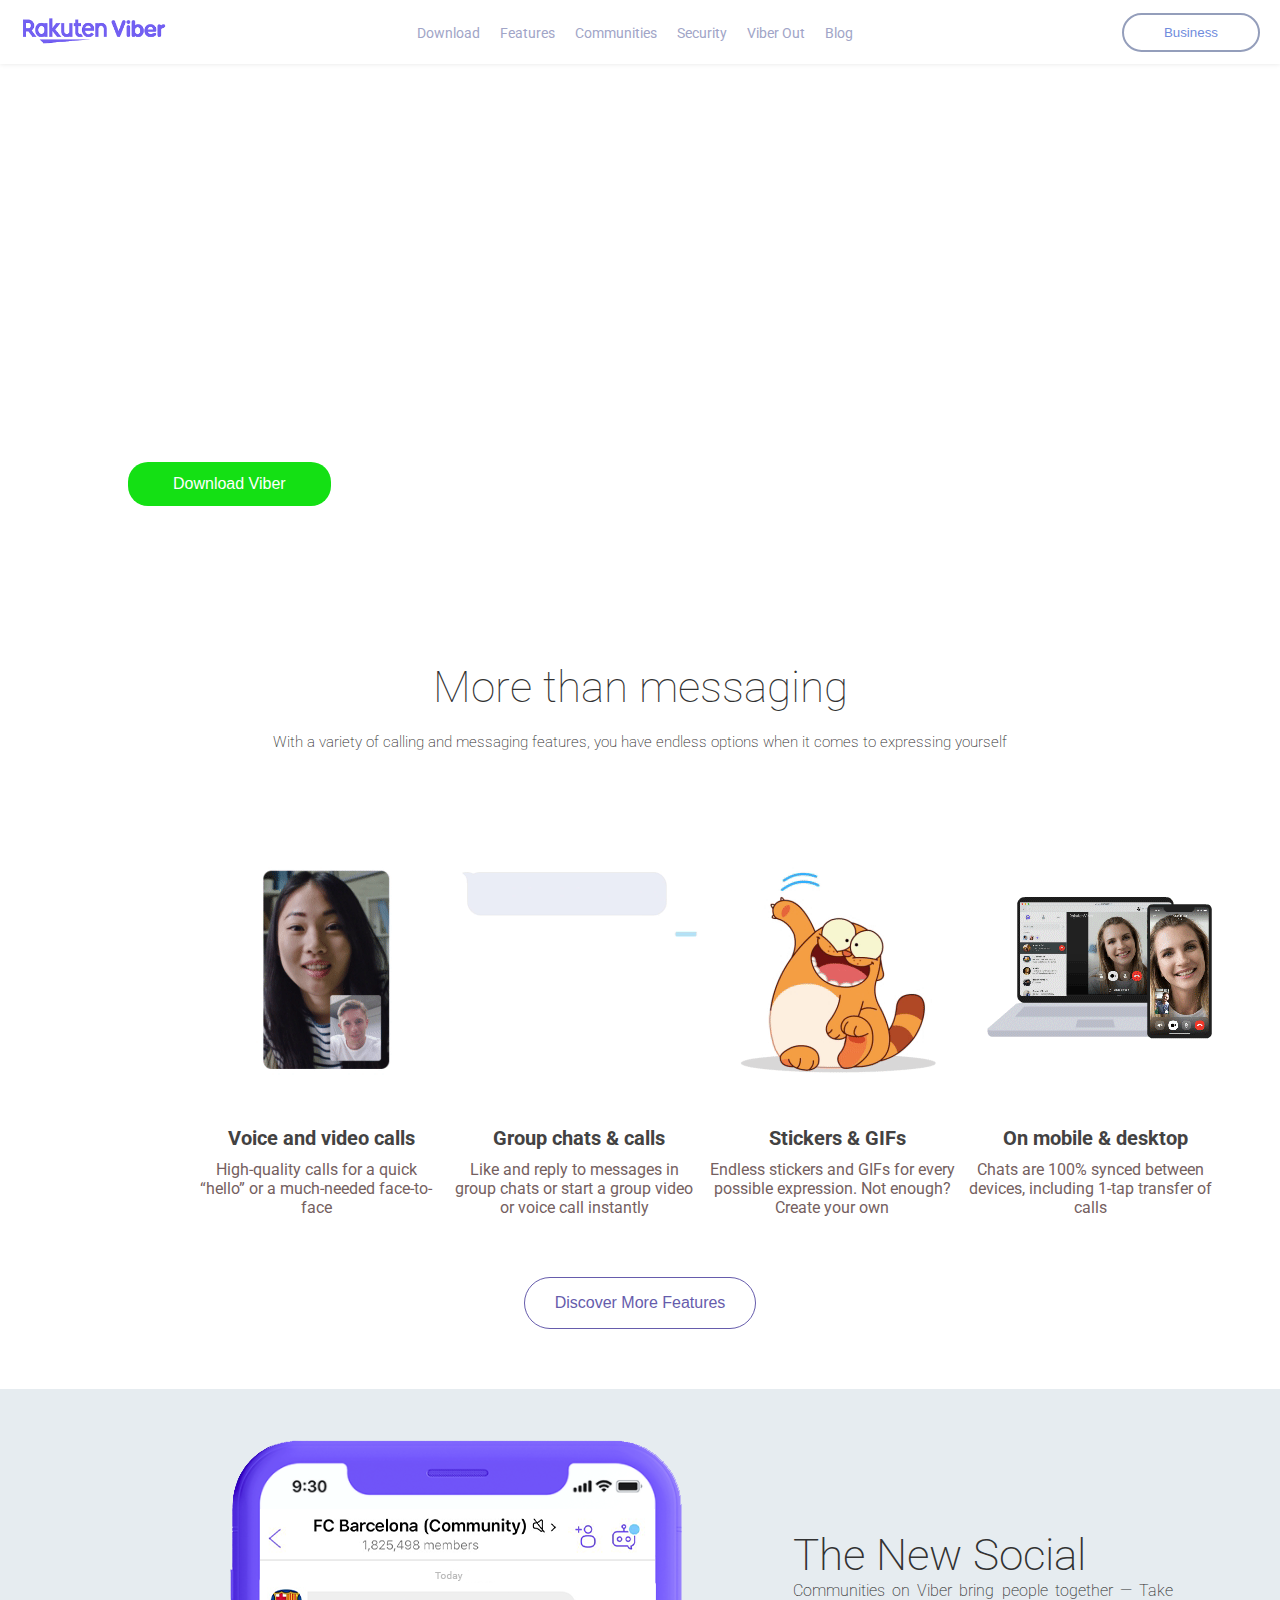
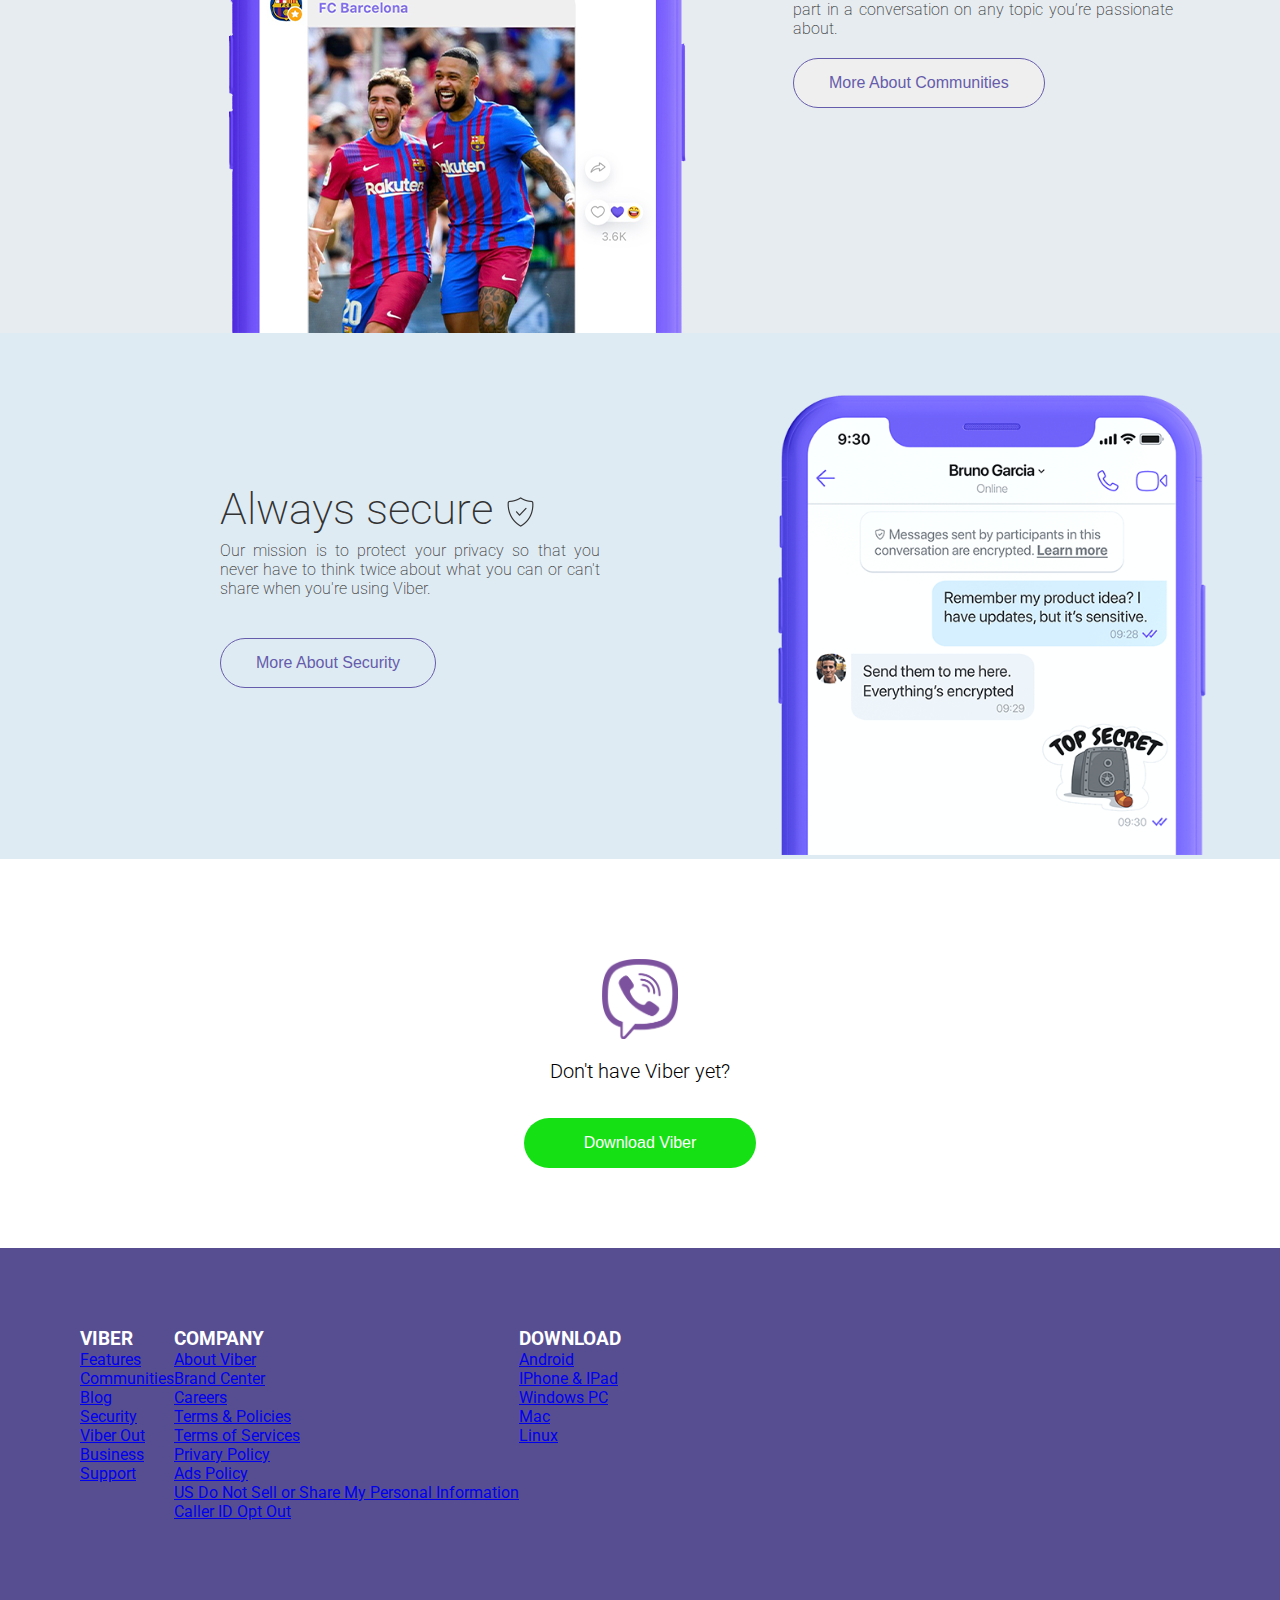
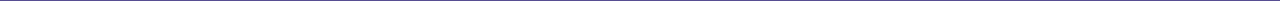
==== commit 640d9198: "notinh new" ====
--- a/Vclone/index.html
+++ b/Vclone/index.html
@@ -184,9 +184,9 @@
       <footer class="content-info">
         <div class="container">
           <div class="row">
-            <section class="widget col 1">
+            <section class="widget-col-1">
               <h3>VIBER</h3>
-              <div class="viber-contents 1">
+              <div class="viber-content-1">
                 <ul>
                   <li><a href="#">Features</a></li>
                   <li><a href="#">Communities</a></li>
@@ -199,9 +199,9 @@
               </div>
             </section>
             
-            <section class="widgets col 2">
+            <section class="widgets-col-2">
               <h3>COMPANY</h3>
-              <div class="viber-contents 2">
+              <div class="viber-content-2">
                 <ul>
                   <li><a href="#">About Viber</a></li>
                   <li><a href="#">Brand Center</a></li>
@@ -217,7 +217,7 @@
             </section>
             <section>
               <h3>DOWNLOAD</h3>
-              <div class="viber-contents 3">
+              <div class="viber-content-3">
                 <ul>
                   <li><a href="#">Android</a></li>
                   <li><a href="#">IPhone & IPad</a></li>
--- a/Vclone/style.css
+++ b/Vclone/style.css
@@ -368,5 +368,23 @@
 
 
 .content-info{
-  background-color: #2596be;
-}
+  background-color: rgba(87,78,146,255);
+  padding: 80px;
+}
+
+.row{
+  display: flex;
+  
+}
+
+.viber-content-1 ul{
+  list-style-type: none;
+}
+
+.viber-content-2 ul{
+  list-style-type: none;
+}
+
+.viber-content-3 ul{
+  list-style: none;
+}
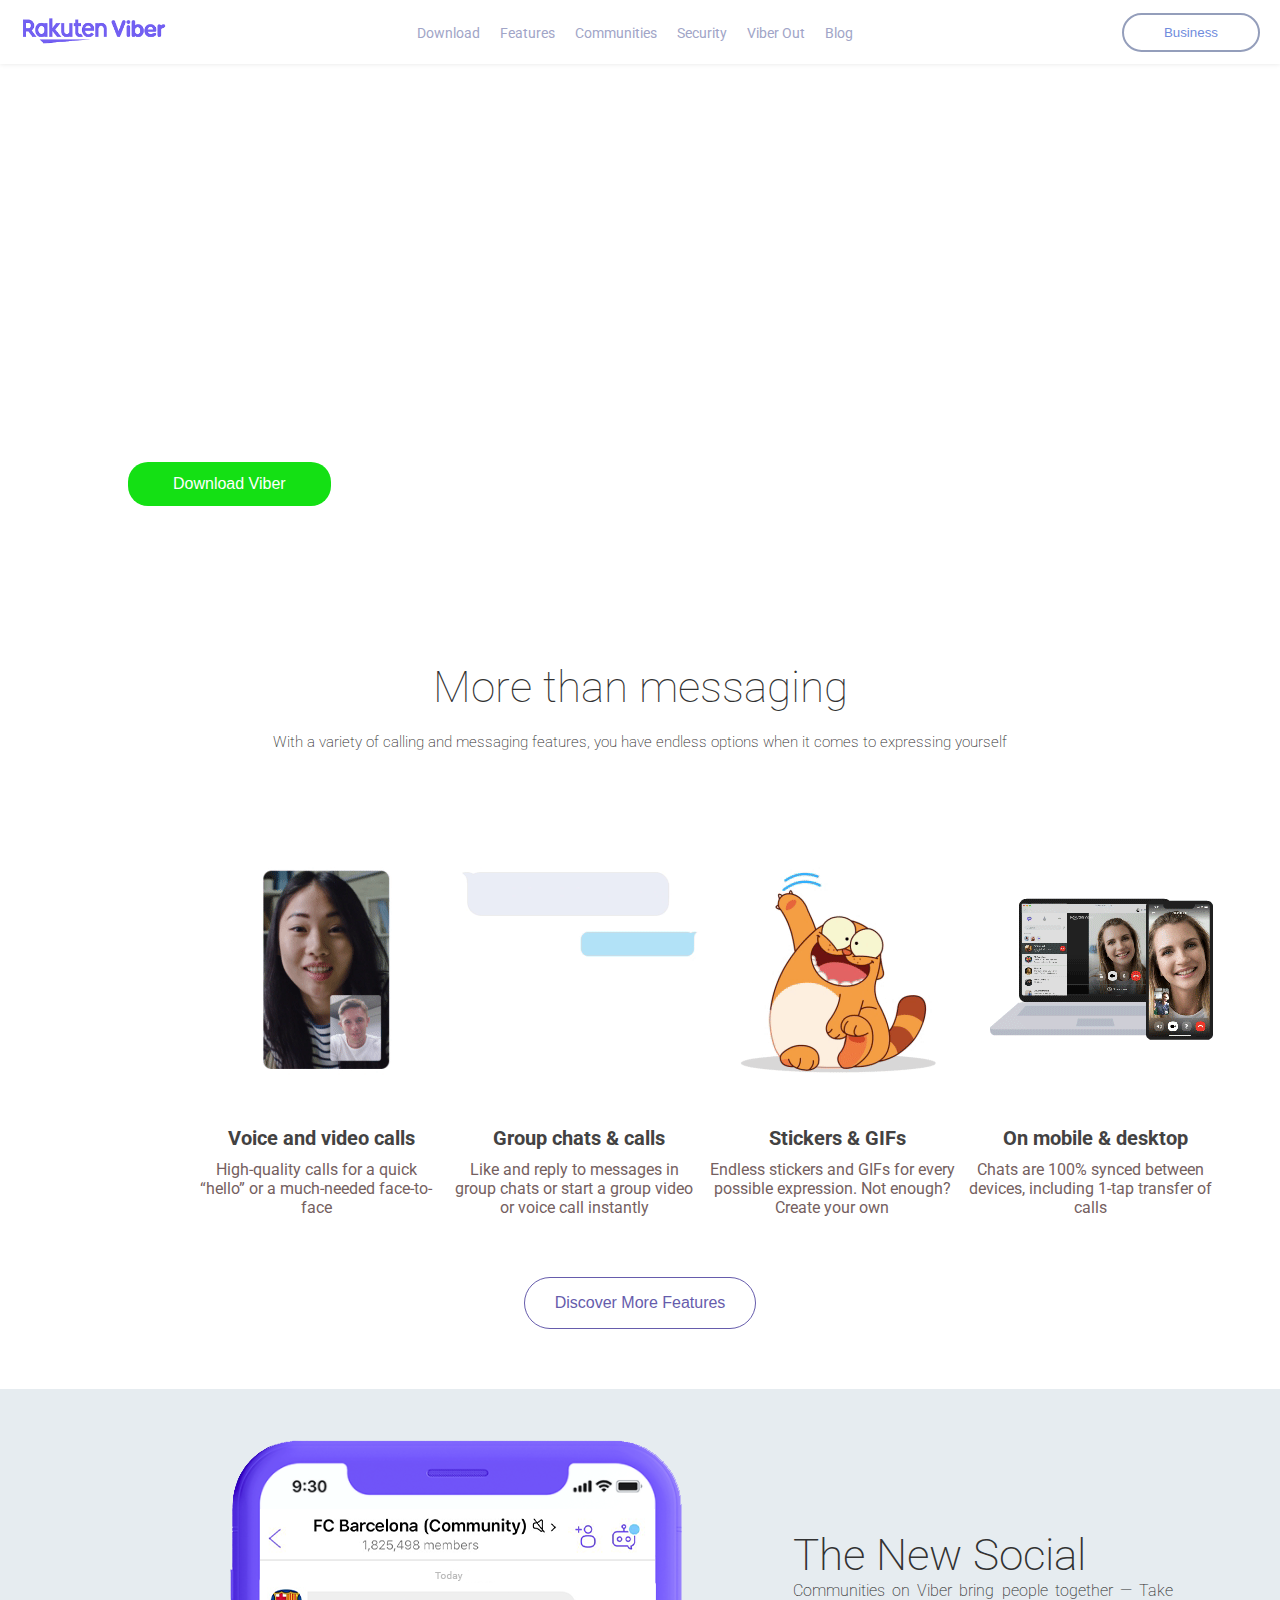
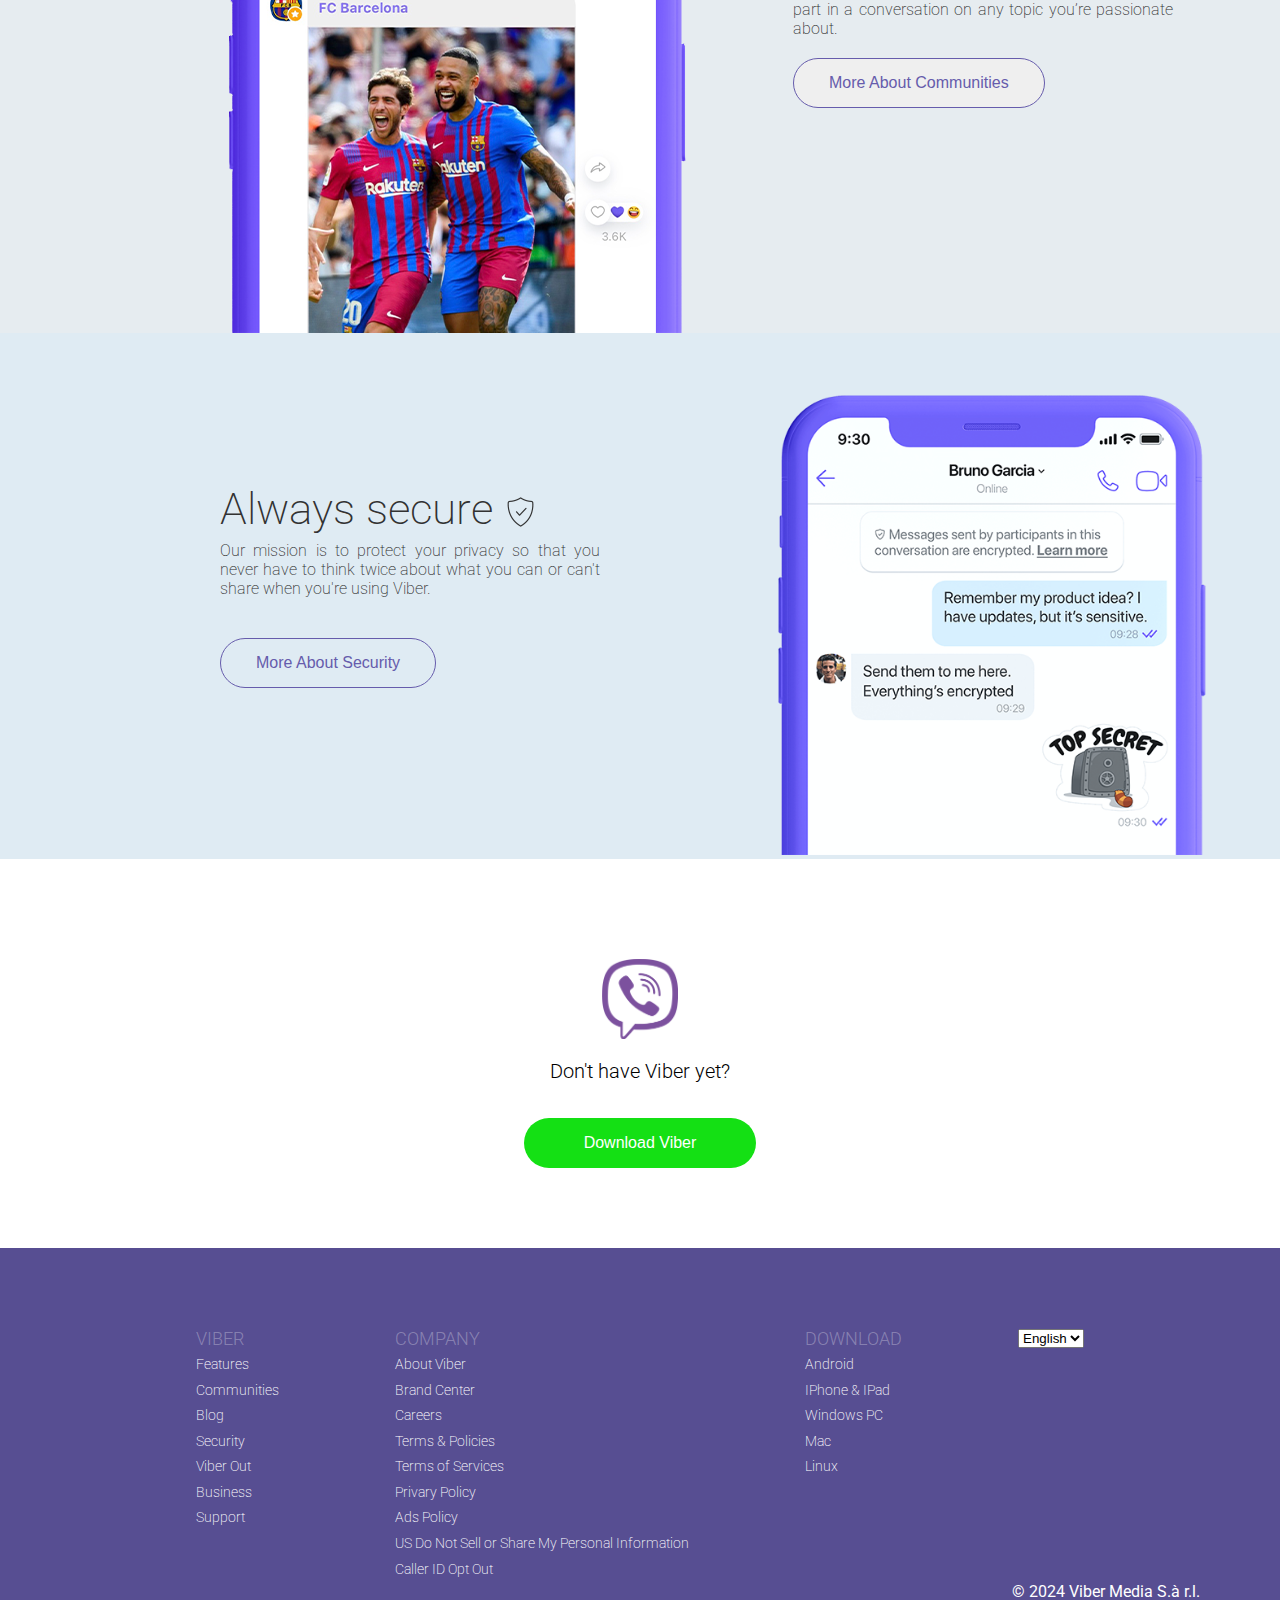
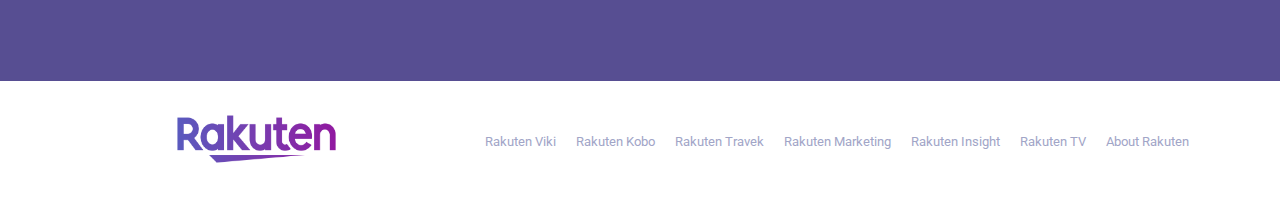
==== commit ef552093: "footer complete" ====
--- a/Vclone/index.html
+++ b/Vclone/index.html
@@ -182,55 +182,100 @@
       </div>
 
       <footer class="content-info">
-        <div class="container">
-          <div class="row">
-            <section class="widget-col-1">
-              <h3>VIBER</h3>
-              <div class="viber-content-1">
-                <ul>
-                  <li><a href="#">Features</a></li>
-                  <li><a href="#">Communities</a></li>
-                  <li><a href="#">Blog</a></li>
-                  <li><a href="#">Security</a></li>
-                  <li><a href="#">Viber Out</a></li>
-                  <li><a href="#">Business</a></li>
-                  <li><a href="#">Support</a></li>
-                </ul>
-              </div>
-            </section>
-            
-            <section class="widgets-col-2">
-              <h3>COMPANY</h3>
-              <div class="viber-content-2">
-                <ul>
-                  <li><a href="#">About Viber</a></li>
-                  <li><a href="#">Brand Center</a></li>
-                  <li><a href="#">Careers</a></li>
-                  <li><a href="#">Terms & Policies</a></li>
-                  <li><a href="#">Terms of Services</a></li>
-                  <li><a href="#">Privary Policy</a></li>
-                  <li><a href="#">Ads Policy</a></li>
-                  <li><a href="#">US Do Not Sell or Share My Personal Information</a></li>
-                  <li><a href="#">Caller ID Opt Out</a></li>
-                </ul>
-              </div>
-            </section>
-            <section>
-              <h3>DOWNLOAD</h3>
-              <div class="viber-content-3">
-                <ul>
-                  <li><a href="#">Android</a></li>
-                  <li><a href="#">IPhone & IPad</a></li>
-                  <li><a href="#">Windows PC</a></li>
-                  <li><a href="#">Mac</a></li>
-                  <li><a href="#">Linux</a></li>
-                </ul>
-              </div>
-            </section>
+        <div class="wrapper">
+        <div class="row">
+          <section class="widget-col-1">
+            <h3>VIBER</h3>
+            <div class="viber-content-1">
+              <ul>
+                <li><a href="#">Features</a></li>
+                <li><a href="#">Communities</a></li>
+                <li><a href="#">Blog</a></li>
+                <li><a href="#">Security</a></li>
+                <li><a href="#">Viber Out</a></li>
+                <li><a href="#">Business</a></li>
+                <li><a href="#">Support</a></li>
+              </ul>
+            </div>
+          </section>
+
+          <section class="widgets-col-2">
+            <h3>COMPANY</h3>
+            <div class="viber-content-2">
+              <ul>
+                <li><a href="#">About Viber</a></li>
+                <li><a href="#">Brand Center</a></li>
+                <li><a href="#">Careers</a></li>
+                <li><a href="#">Terms & Policies</a></li>
+                <li><a href="#">Terms of Services</a></li>
+                <li><a href="#">Privary Policy</a></li>
+                <li><a href="#">Ads Policy</a></li>
+                <li>
+                  <a href="#"
+                    >US Do Not Sell or Share My Personal Information</a
+                  >
+                </li>
+                <li><a href="#">Caller ID Opt Out</a></li>
+              </ul>
+            </div>
+          </section>
+          <section>
+            <h3>DOWNLOAD</h3>
+            <div class="viber-content-3">
+              <ul>
+                <li><a href="#">Android</a></li>
+                <li><a href="#">IPhone & IPad</a></li>
+                <li><a href="#">Windows PC</a></li>
+                <li><a href="#">Mac</a></li>
+                <li><a href="#">Linux</a></li>
+              </ul>
+            </div>
+          </section>
+          <div class="dropdown-menu">
+            <select name="Language">
+              <option value="English">English</option>
+              <option value="English">English</option>
+              <option value="English">English</option>
+              <option value="English">English</option>
+              <option value="English">English</option>
+              <option value="English">English</option>
+              <option value="English">English</option>
+              <option value="English">English</option>
+              <option value="English">English</option>
+              <option value="English">English</option>
+              <option value="English">English</option>
+              <option value="English">English</option>
+            </select>
+          </div>
+        </div>
+        <div class="icons">
+          <a href="#"><i class="fa-brands fa-facebook"></i></a>
+          <a href="#"><i class="fa-brands fa-twitter"></i></a>
+          <a href="#"><i class="fa-brands fa-linkedin"></i></a>
+          <a href="#"><i class="fa-brands fa-instagram"></i></a>
+          <div class="footer-text">
+            <p>© 2024 Viber Media S.à r.l.</p>
+          </div>
+        </div>
+      </div>
+
+        <div class="footer-nav">
+          <div class="footer-logo">
+            <img src="Images/footer-logo-gradient.png" alt="viber-logo">
+          </div>
+          <div class="extra-pages">
+            <ul>
+              <li><a href="#">Rakuten Viki</a></li>
+              <li><a href="#">Rakuten Kobo</a></li>
+              <li><a href="#">Rakuten Travek</a></li>
+              <li><a href="#">Rakuten Marketing</a></li>
+              <li><a href="#">Rakuten Insight</a></li>
+              <li><a href="#">Rakuten TV</a></li>
+              <li><a href="#">About Rakuten</a></li>
+            </ul>
           </div>
         </div>
       </footer>
-
     </main>
   </body>
 </html>
--- a/Vclone/style.css
+++ b/Vclone/style.css
@@ -367,24 +367,90 @@
 } 
 
 
-.content-info{
+.wrapper{
+  padding: 80px;
   background-color: rgba(87,78,146,255);
-  padding: 80px;
 }
 
 .row{
-  display: flex;
-  
+  justify-content:space-evenly;
+  display: flex;
+}
+
+.row h3{
+  font-size: 18px;
+  font-weight: 300;
+  color: hsla(0,0%,100%,.3);
+  padding-bottom: 3px;
 }
 
 .viber-content-1 ul{
   list-style-type: none;
 }
 
+.viber-content-1 ul li a{
+  text-decoration: none;
+  font-size: 14px;
+  font-weight: 200;
+  color: #fff;
+  line-height: 1.6rem;
+}
+
 .viber-content-2 ul{
   list-style-type: none;
 }
 
+.viber-content-2 ul li a{
+  text-decoration: none;
+  font-size: 14px;
+  font-weight: 200;
+  color: #fff;
+  line-height: 1.6rem;
+}
+
 .viber-content-3 ul{
   list-style: none;
 }
+
+.viber-content-3 ul li a{
+  text-decoration:none;
+  font-size: 14px;
+  font-weight: 200;
+  color: #fff;
+  line-height: 1.6rem;
+}
+
+.dropdown-menu{
+  position: relative;
+}
+
+.icons{
+  text-align: end;
+}
+
+
+
+
+.footer-nav{
+  display: flex;
+  justify-content: space-around;
+  align-items: center;
+}
+
+.footer-logo img{
+  max-height: 80px;
+  padding-left:120px;
+}
+
+.extra-pages ul{
+  display: flex;
+  padding: 50px;
+  column-gap: 20px;
+  list-style: none;
+}
+
+.extra-pages ul li a{
+  color: rgb(161, 165, 199);
+  font-size: 13px;
+  text-decoration: none;
+}